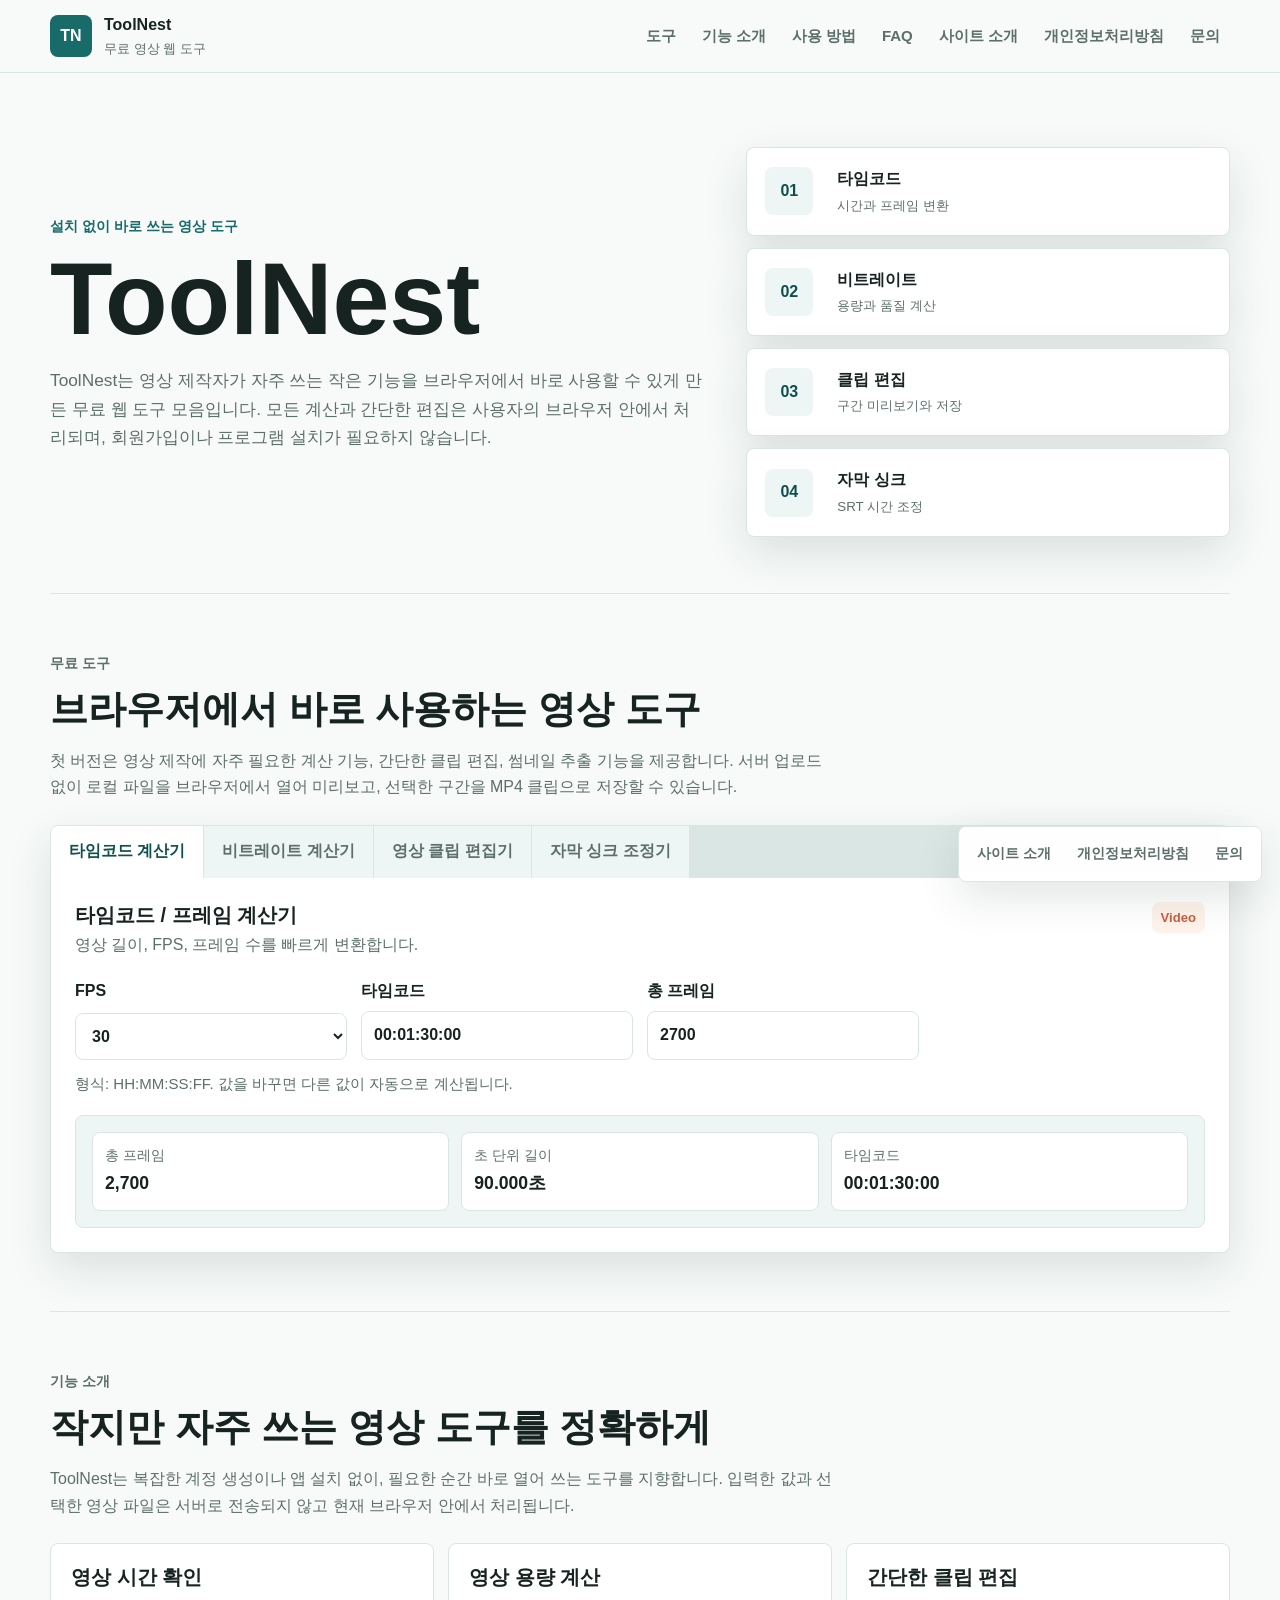
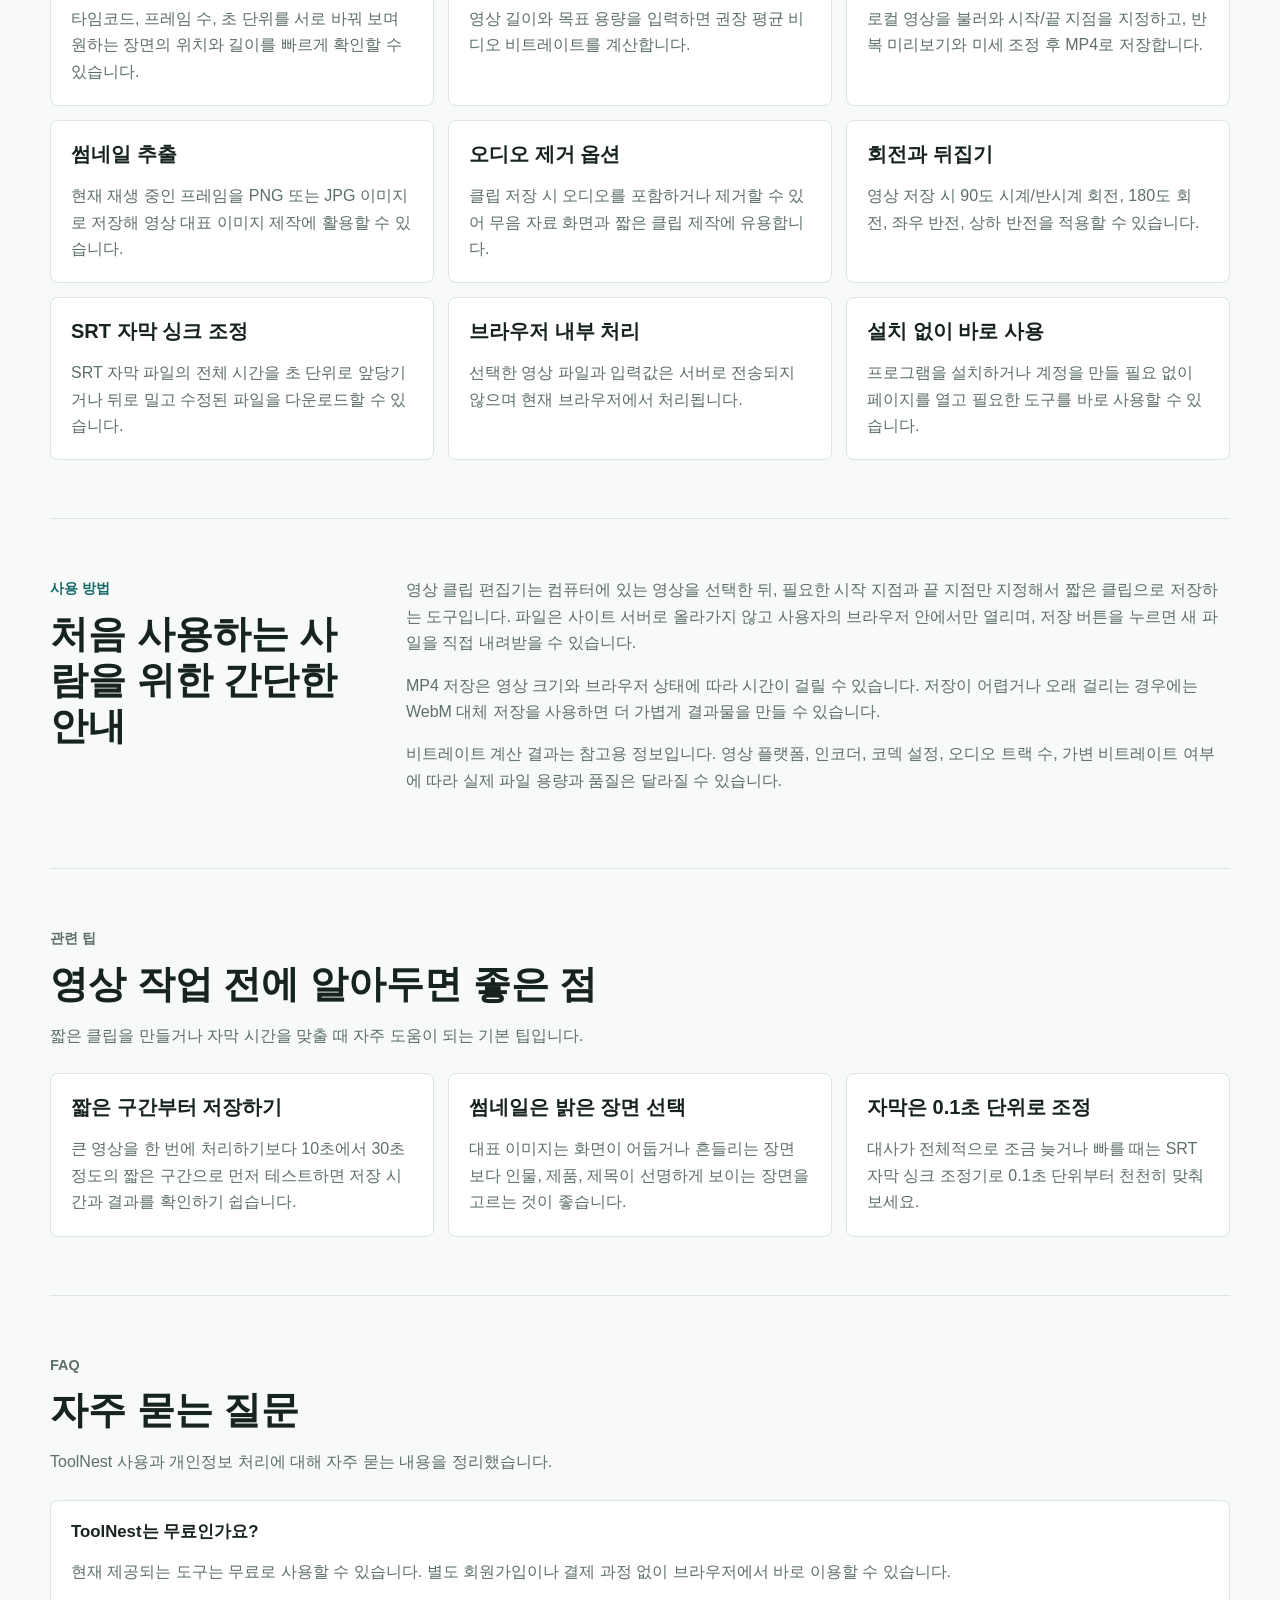
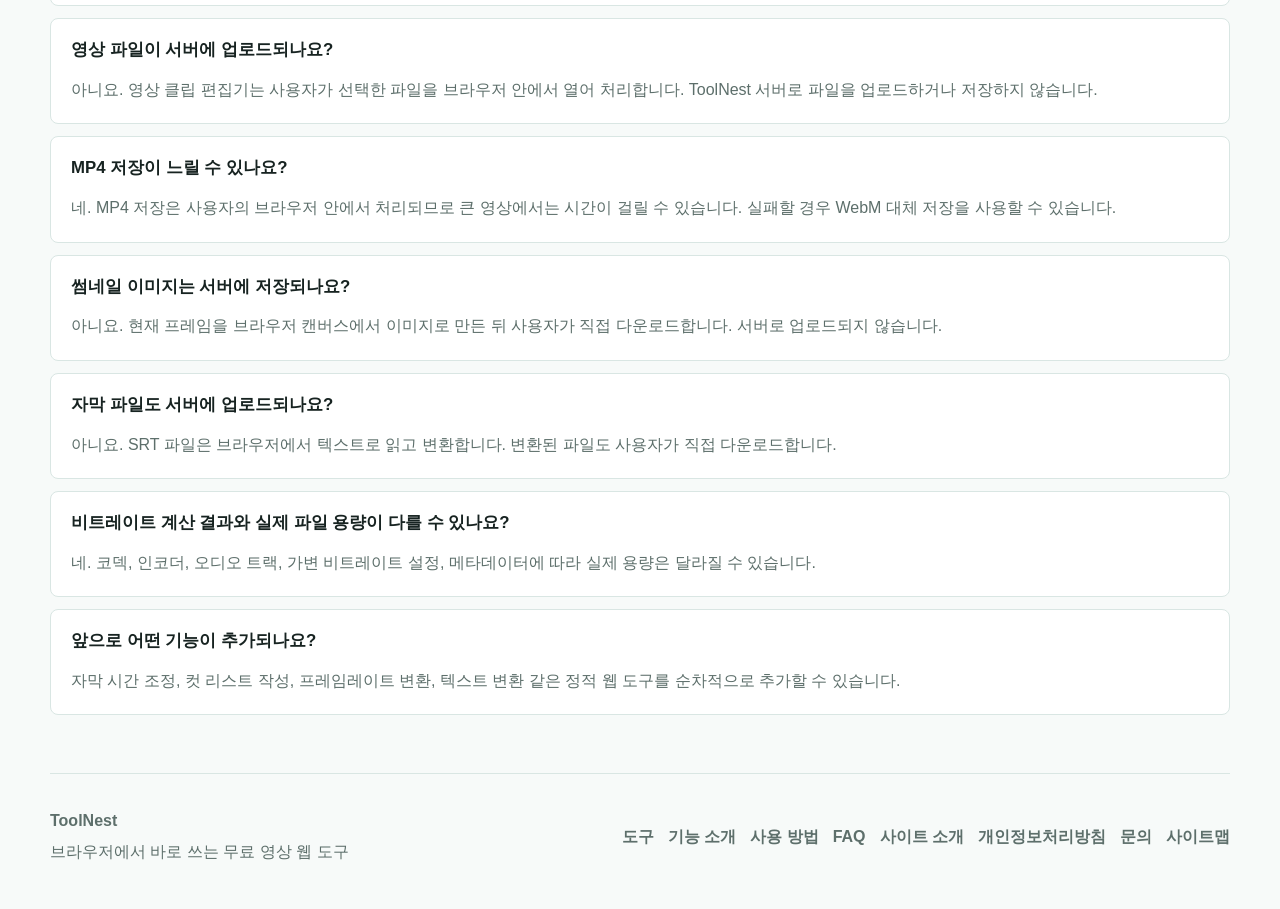
==== index.html @ cfc3f8ef "Add ToolNest static site" ====
<!doctype html>
<html lang="ko">
  <head>
    <meta charset="utf-8">
    <meta name="viewport" content="width=device-width, initial-scale=1">
    <title>ToolNest - 브라우저에서 바로 쓰는 무료 영상 도구</title>
    <meta name="description" content="ToolNest는 타임코드 계산기, 영상 비트레이트 계산기, 간단한 영상 클립 편집기, SRT 자막 싱크 조정기를 제공하는 무료 웹 도구 모음입니다. 설치나 회원가입 없이 브라우저에서 바로 사용할 수 있습니다.">
    <meta name="keywords" content="무료 영상 도구, ToolNest, 영상 편집, 브라우저 영상 편집, 영상 자르기, MP4 자르기, 썸네일 추출, 오디오 제거, SRT 자막 싱크, 자막 시간 조정, 타임코드 계산기, 비트레이트 계산기">
    <meta name="author" content="ToolNest">
    <meta name="robots" content="index, follow">
    <meta name="googlebot" content="index, follow, max-snippet:-1, max-image-preview:large, max-video-preview:-1">
    <meta name="format-detection" content="telephone=no">
    <meta name="theme-color" content="#196b69">
    <meta property="og:type" content="website">
    <meta property="og:site_name" content="ToolNest">
    <meta property="og:title" content="ToolNest - 무료 영상 웹 도구">
    <meta property="og:description" content="타임코드 계산, 비트레이트 계산, 영상 클립 편집, SRT 자막 싱크 조정을 브라우저에서 바로 사용하세요.">
    <meta property="og:url" content="https://toolnest.pages.dev/">
    <meta property="og:image" content="https://toolnest.pages.dev/assets/img/toolnest-og.svg">
    <meta property="og:image:alt" content="ToolNest 무료 영상 웹 도구 미리보기 이미지">
    <meta property="og:locale" content="ko_KR">
    <meta name="twitter:card" content="summary_large_image">
    <meta name="twitter:title" content="ToolNest - 무료 영상 웹 도구">
    <meta name="twitter:description" content="설치 없이 바로 쓰는 타임코드 계산기, 비트레이트 계산기, 영상 클립 편집기, 자막 싱크 조정기.">
    <meta name="twitter:image" content="https://toolnest.pages.dev/assets/img/toolnest-og.svg">
    <meta name="twitter:image:alt" content="ToolNest 무료 영상 웹 도구 미리보기 이미지">
    <link rel="canonical" href="https://toolnest.pages.dev/">
    <link rel="icon" href="assets/img/favicon.svg" type="image/svg+xml">
    <link rel="manifest" href="site.webmanifest">
    <link rel="stylesheet" href="assets/css/styles.css">
    <script type="application/ld+json">
      {
        "@context": "https://schema.org",
        "@graph": [
          {
            "@type": "WebSite",
            "@id": "https://toolnest.pages.dev/#website",
            "url": "https://toolnest.pages.dev/",
            "name": "ToolNest",
            "inLanguage": "ko-KR",
            "description": "브라우저에서 바로 쓰는 무료 영상 웹 도구 모음"
          },
          {
            "@type": "WebApplication",
            "@id": "https://toolnest.pages.dev/#app",
            "url": "https://toolnest.pages.dev/",
            "name": "ToolNest",
            "applicationCategory": "MultimediaApplication",
            "operatingSystem": "Any",
            "browserRequirements": "Requires JavaScript and a modern browser.",
            "inLanguage": "ko-KR",
            "description": "ToolNest는 브라우저에서 바로 쓰는 무료 영상 웹 도구입니다. 영상 타임코드 계산, 비트레이트 계산, 간단한 클립 편집, SRT 자막 싱크 조정 기능을 제공합니다.",
            "offers": {
              "@type": "Offer",
              "price": "0",
              "priceCurrency": "KRW"
            },
            "featureList": [
              "타임코드와 프레임 변환",
              "영상 용량과 비트레이트 계산",
              "영상 클립 자르기와 썸네일 추출",
              "SRT 자막 싱크 조정"
            ]
          },
          {
            "@type": "FAQPage",
            "@id": "https://toolnest.pages.dev/#faq-schema",
            "mainEntity": [
              {
                "@type": "Question",
                "name": "ToolNest는 무료인가요?",
                "acceptedAnswer": {
                  "@type": "Answer",
                  "text": "현재 제공되는 도구는 무료로 사용할 수 있으며 별도 회원가입이나 결제 과정 없이 브라우저에서 바로 이용할 수 있습니다."
                }
              },
              {
                "@type": "Question",
                "name": "영상 파일이 서버에 업로드되나요?",
                "acceptedAnswer": {
                  "@type": "Answer",
                  "text": "아니요. 영상 클립 편집기는 사용자가 선택한 파일을 브라우저 안에서 열어 처리하며 ToolNest 서버로 파일을 업로드하거나 저장하지 않습니다."
                }
              },
              {
                "@type": "Question",
                "name": "MP4 저장이 느릴 수 있나요?",
                "acceptedAnswer": {
                  "@type": "Answer",
                  "text": "네. MP4 저장은 사용자의 브라우저 안에서 처리되므로 큰 영상에서는 시간이 걸릴 수 있으며 실패할 경우 WebM 대체 저장을 사용할 수 있습니다."
                }
              }
            ]
          }
        ]
      }
    </script>
  </head>
  <body>
    <header class="site-header">
      <nav class="nav" aria-label="주요 메뉴">
        <a class="brand" href="#top" aria-label="ToolNest 홈">
          <span class="brand-mark" aria-hidden="true">TN</span>
          <span>
            <strong>ToolNest</strong>
            <small>무료 영상 웹 도구</small>
          </span>
        </a>
        <div class="nav-links">
          <a href="#tools">도구</a>
          <a href="#features">기능 소개</a>
          <a href="#guide">사용 방법</a>
          <a href="#faq">FAQ</a>
          <a href="about.html">사이트 소개</a>
          <a href="privacy.html">개인정보처리방침</a>
          <a href="contact.html">문의</a>
        </div>
      </nav>
    </header>

    <main id="top">
      <section class="hero" aria-labelledby="hero-title">
        <div class="hero-copy">
          <p class="eyebrow">설치 없이 바로 쓰는 영상 도구</p>
          <h1 id="hero-title">ToolNest</h1>
          <p class="hero-text">
            ToolNest는 영상 제작자가 자주 쓰는 작은 기능을 브라우저에서 바로 사용할 수 있게 만든 무료 웹 도구 모음입니다.
            모든 계산과 간단한 편집은 사용자의 브라우저 안에서 처리되며, 회원가입이나 프로그램 설치가 필요하지 않습니다.
          </p>
        </div>
        <div class="hero-panel" aria-label="ToolNest 제공 도구 요약">
          <div class="metric">
            <span>01</span>
            <strong>타임코드</strong>
            <small>시간과 프레임 변환</small>
          </div>
          <div class="metric">
            <span>02</span>
            <strong>비트레이트</strong>
            <small>용량과 품질 계산</small>
          </div>
          <div class="metric">
            <span>03</span>
            <strong>클립 편집</strong>
            <small>구간 미리보기와 저장</small>
          </div>
          <div class="metric">
            <span>04</span>
            <strong>자막 싱크</strong>
            <small>SRT 시간 조정</small>
          </div>
        </div>
      </section>

      <section id="tools" class="section tools-section" aria-labelledby="tools-title">
        <div class="section-head">
          <p class="eyebrow">무료 도구</p>
          <h2 id="tools-title">브라우저에서 바로 사용하는 영상 도구</h2>
          <p>
            첫 버전은 영상 제작에 자주 필요한 계산 기능, 간단한 클립 편집, 썸네일 추출 기능을 제공합니다.
            서버 업로드 없이 로컬 파일을 브라우저에서 열어 미리보고, 선택한 구간을 MP4 클립으로 저장할 수 있습니다.
          </p>
        </div>

        <div class="tool-shell">
          <div class="tool-tabs" role="tablist" aria-label="도구 선택">
            <button class="tool-tab is-active" type="button" role="tab" aria-selected="true" aria-controls="tool-timecode" data-tool-target="timecode">타임코드 계산기</button>
            <button class="tool-tab" type="button" role="tab" aria-selected="false" aria-controls="tool-bitrate" data-tool-target="bitrate">비트레이트 계산기</button>
            <button class="tool-tab" type="button" role="tab" aria-selected="false" aria-controls="tool-editor" data-tool-target="editor">영상 클립 편집기</button>
            <button class="tool-tab" type="button" role="tab" aria-selected="false" aria-controls="tool-subtitle" data-tool-target="subtitle">자막 싱크 조정기</button>
          </div>

          <article id="tool-timecode" class="tool-panel is-active" role="tabpanel" data-tool-panel="timecode">
            <div class="tool-header">
              <div>
                <h3>타임코드 / 프레임 계산기</h3>
                <p>영상 길이, FPS, 프레임 수를 빠르게 변환합니다.</p>
              </div>
              <span class="tool-badge">Video</span>
            </div>
            <div class="form-grid">
              <label>
                FPS
                <select id="tc-fps">
                  <option value="23.976">23.976</option>
                  <option value="24">24</option>
                  <option value="25">25</option>
                  <option value="29.97">29.97</option>
                  <option value="30" selected>30</option>
                  <option value="50">50</option>
                  <option value="59.94">59.94</option>
                  <option value="60">60</option>
                </select>
              </label>
              <label>
                타임코드
                <input id="tc-timecode" type="text" inputmode="numeric" value="00:01:30:00" aria-describedby="tc-help">
              </label>
              <label>
                총 프레임
                <input id="tc-frames" type="number" min="0" step="1" value="2700">
              </label>
            </div>
            <p id="tc-help" class="field-help">형식: HH:MM:SS:FF. 값을 바꾸면 다른 값이 자동으로 계산됩니다.</p>
            <div id="tc-result" class="result-box" aria-live="polite"></div>
          </article>

          <article id="tool-bitrate" class="tool-panel" role="tabpanel" hidden data-tool-panel="bitrate">
            <div class="tool-header">
              <div>
                <h3>영상 용량 / 비트레이트 계산기</h3>
                <p>목표 용량에 맞는 평균 비트레이트를 계산합니다.</p>
              </div>
              <span class="tool-badge">Calculator</span>
            </div>
            <div class="form-grid">
              <label>
                영상 길이
                <input id="br-duration" type="text" inputmode="numeric" value="00:10:00" aria-describedby="br-help">
              </label>
              <label>
                목표 용량
                <input id="br-size" type="number" min="1" step="1" value="500">
              </label>
              <label>
                용량 단위
                <select id="br-unit">
                  <option value="MB" selected>MB</option>
                  <option value="GB">GB</option>
                </select>
              </label>
              <label>
                오디오 비트레이트
                <select id="br-audio">
                  <option value="96">96 kbps</option>
                  <option value="128" selected>128 kbps</option>
                  <option value="192">192 kbps</option>
                  <option value="256">256 kbps</option>
                  <option value="320">320 kbps</option>
                </select>
              </label>
            </div>
            <p id="br-help" class="field-help">영상 길이는 HH:MM:SS 또는 MM:SS 형식으로 입력할 수 있습니다.</p>
            <div id="br-result" class="result-box" aria-live="polite"></div>
          </article>

          <article id="tool-editor" class="tool-panel" role="tabpanel" hidden data-tool-panel="editor">
            <div class="tool-header">
              <div>
                <h3>영상 클립 편집기</h3>
                <p>로컬 영상을 불러와 시작/끝 지점을 지정하고, 썸네일을 추출하거나 MP4 파일로 저장합니다.</p>
              </div>
              <span class="tool-badge">Editor</span>
            </div>

            <div class="editor-layout">
              <div class="editor-preview">
                <video id="ed-video" class="editor-video" controls playsinline></video>
                <p id="ed-empty" class="field-help">편집할 영상을 선택해 주세요. 파일은 서버로 업로드되지 않습니다.</p>
                <div class="editor-readout" aria-live="polite">
                  <span>현재 <strong id="ed-current">00:00.0</strong></span>
                  <span>전체 <strong id="ed-duration">00:00.0</strong></span>
                  <span>선택 <strong id="ed-selected">00:00.0</strong></span>
                </div>

                <section class="control-section save-panel">
                  <h4>3. 저장</h4>
                  <div class="form-grid compact-grid">
                    <label>
                      오디오
                      <select id="ed-audio-mode">
                        <option value="keep" selected>오디오 포함</option>
                        <option value="mute">오디오 제거</option>
                      </select>
                    </label>
                    <label>
                      회전/뒤집기
                      <select id="ed-transform-mode">
                        <option value="none" selected>변경 없음</option>
                        <option value="rotate90">90도 시계 회전</option>
                        <option value="rotate180">180도 회전</option>
                        <option value="rotate270">90도 반시계 회전</option>
                        <option value="flipH">좌우 반전</option>
                        <option value="flipV">상하 반전</option>
                      </select>
                    </label>
                    <label>
                      썸네일
                      <select id="ed-thumb-format">
                        <option value="png" selected>PNG</option>
                        <option value="jpg">JPG</option>
                      </select>
                    </label>
                  </div>
                  <div class="quick-actions save-actions">
                    <button id="ed-thumbnail" class="secondary-button" type="button">썸네일 저장</button>
                    <button id="ed-export-mp4" class="primary-button" type="button">MP4 저장</button>
                    <button id="ed-export-webm" class="secondary-button" type="button">WebM 대체</button>
                  </div>
                  <div class="export-progress" aria-label="저장 진행률">
                    <div id="ed-progress-bar"></div>
                  </div>
                </section>
              </div>

              <div class="editor-controls">
                <section class="control-section">
                  <h4>1. 파일</h4>
                  <label>
                    영상 파일
                    <input id="ed-file" type="file" accept="video/*">
                  </label>
                </section>

                <section class="control-section">
                  <h4>2. 구간 선택</h4>
                  <div class="form-grid compact-grid">
                    <label>
                      시작 시간(초)
                      <input id="ed-start" type="number" min="0" step="0.1" value="0">
                    </label>
                    <label>
                      끝 시간(초)
                      <input id="ed-end" type="number" min="0" step="0.1" value="0">
                    </label>
                  </div>

                  <div class="range-row">
                    <label>
                      시작 위치
                      <input id="ed-start-range" type="range" min="0" max="0" step="0.1" value="0">
                    </label>
                    <label>
                      끝 위치
                      <input id="ed-end-range" type="range" min="0" max="0" step="0.1" value="0">
                    </label>
                  </div>

                  <div class="quick-actions">
                    <button id="ed-mark-start" class="secondary-button" type="button">현재 위치를 시작</button>
                    <button id="ed-mark-end" class="secondary-button" type="button">현재 위치를 끝</button>
                    <button id="ed-preview" class="secondary-button" type="button">미리보기</button>
                    <button id="ed-loop" class="secondary-button" type="button" aria-pressed="false">반복 꺼짐</button>
                  </div>
                </section>

                <details class="control-section compact-details">
                  <summary>미세 조정</summary>
                  <div class="nudge-panel" aria-label="구간 미세 조정">
                    <div>
                      <span>시작</span>
                      <button class="tiny-button" type="button" data-ed-nudge="start" data-ed-delta="-1">-1s</button>
                      <button class="tiny-button" type="button" data-ed-nudge="start" data-ed-delta="-0.1">-0.1s</button>
                      <button class="tiny-button" type="button" data-ed-nudge="start" data-ed-delta="0.1">+0.1s</button>
                      <button class="tiny-button" type="button" data-ed-nudge="start" data-ed-delta="1">+1s</button>
                    </div>
                    <div>
                      <span>끝</span>
                      <button class="tiny-button" type="button" data-ed-nudge="end" data-ed-delta="-1">-1s</button>
                      <button class="tiny-button" type="button" data-ed-nudge="end" data-ed-delta="-0.1">-0.1s</button>
                      <button class="tiny-button" type="button" data-ed-nudge="end" data-ed-delta="0.1">+0.1s</button>
                      <button class="tiny-button" type="button" data-ed-nudge="end" data-ed-delta="1">+1s</button>
                    </div>
                  </div>
                </details>

                <div id="ed-result" class="result-box" aria-live="polite"></div>
              </div>
            </div>
          </article>

          <article id="tool-subtitle" class="tool-panel" role="tabpanel" hidden data-tool-panel="subtitle">
            <div class="tool-header">
              <div>
                <h3>SRT 자막 싱크 조정기</h3>
                <p>SRT 자막 파일의 전체 시간을 앞이나 뒤로 이동하고 수정된 파일을 다운로드합니다.</p>
              </div>
              <span class="tool-badge">Subtitle</span>
            </div>

            <div class="subtitle-layout">
              <section class="control-section">
                <h4>1. 자막 파일</h4>
                <label>
                  SRT 파일
                  <input id="sub-file" type="file" accept=".srt,text/plain">
                </label>
                <p id="sub-file-info" class="field-help">UTF-8 형식의 .srt 파일을 선택해 주세요.</p>
              </section>

              <section class="control-section">
                <h4>2. 시간 이동</h4>
                <div class="form-grid compact-grid">
                  <label>
                    이동 시간(초)
                    <input id="sub-offset" type="number" step="0.1" value="1.0">
                  </label>
                  <label>
                    방향
                    <select id="sub-direction">
                      <option value="delay" selected>뒤로 밀기 (+)</option>
                      <option value="advance">앞으로 당기기 (-)</option>
                    </select>
                  </label>
                </div>
                <div class="quick-actions">
                  <button id="sub-apply" class="primary-button" type="button">싱크 조정</button>
                  <button id="sub-download" class="secondary-button" type="button">SRT 다운로드</button>
                </div>
              </section>

              <section class="control-section subtitle-preview">
                <h4>3. 미리보기</h4>
                <div class="preview-columns">
                  <label>
                    원본
                    <textarea id="sub-original" readonly></textarea>
                  </label>
                  <label>
                    변환 결과
                    <textarea id="sub-output" readonly></textarea>
                  </label>
                </div>
                <div id="sub-result" class="result-box" aria-live="polite"></div>
              </section>
            </div>
          </article>
        </div>
      </section>

      <section id="features" class="section" aria-labelledby="features-title">
        <div class="section-head">
          <p class="eyebrow">기능 소개</p>
          <h2 id="features-title">작지만 자주 쓰는 영상 도구를 정확하게</h2>
          <p>
            ToolNest는 복잡한 계정 생성이나 앱 설치 없이, 필요한 순간 바로 열어 쓰는 도구를 지향합니다.
            입력한 값과 선택한 영상 파일은 서버로 전송되지 않고 현재 브라우저 안에서 처리됩니다.
          </p>
        </div>
        <div id="feature-list" class="info-grid"></div>
      </section>

      <section id="guide" class="section split-section" aria-labelledby="guide-title">
        <div>
          <p class="eyebrow">사용 방법</p>
          <h2 id="guide-title">처음 사용하는 사람을 위한 간단한 안내</h2>
        </div>
        <div class="prose">
          <p>
            영상 클립 편집기는 컴퓨터에 있는 영상을 선택한 뒤, 필요한 시작 지점과 끝 지점만 지정해서 짧은 클립으로 저장하는 도구입니다.
            파일은 사이트 서버로 올라가지 않고 사용자의 브라우저 안에서만 열리며, 저장 버튼을 누르면 새 파일을 직접 내려받을 수 있습니다.
          </p>
          <p>
            MP4 저장은 영상 크기와 브라우저 상태에 따라 시간이 걸릴 수 있습니다.
            저장이 어렵거나 오래 걸리는 경우에는 WebM 대체 저장을 사용하면 더 가볍게 결과물을 만들 수 있습니다.
          </p>
          <p>
            비트레이트 계산 결과는 참고용 정보입니다. 영상 플랫폼, 인코더, 코덱 설정, 오디오 트랙 수,
            가변 비트레이트 여부에 따라 실제 파일 용량과 품질은 달라질 수 있습니다.
          </p>
        </div>
      </section>

      <section id="tips" class="section" aria-labelledby="tips-title">
        <div class="section-head">
          <p class="eyebrow">관련 팁</p>
          <h2 id="tips-title">영상 작업 전에 알아두면 좋은 점</h2>
          <p>짧은 클립을 만들거나 자막 시간을 맞출 때 자주 도움이 되는 기본 팁입니다.</p>
        </div>
        <div class="info-grid">
          <article class="info-card">
            <h3>짧은 구간부터 저장하기</h3>
            <p>큰 영상을 한 번에 처리하기보다 10초에서 30초 정도의 짧은 구간으로 먼저 테스트하면 저장 시간과 결과를 확인하기 쉽습니다.</p>
          </article>
          <article class="info-card">
            <h3>썸네일은 밝은 장면 선택</h3>
            <p>대표 이미지는 화면이 어둡거나 흔들리는 장면보다 인물, 제품, 제목이 선명하게 보이는 장면을 고르는 것이 좋습니다.</p>
          </article>
          <article class="info-card">
            <h3>자막은 0.1초 단위로 조정</h3>
            <p>대사가 전체적으로 조금 늦거나 빠를 때는 SRT 자막 싱크 조정기로 0.1초 단위부터 천천히 맞춰보세요.</p>
          </article>
        </div>
      </section>

      <section id="faq" class="section" aria-labelledby="faq-title">
        <div class="section-head">
          <p class="eyebrow">FAQ</p>
          <h2 id="faq-title">자주 묻는 질문</h2>
          <p>ToolNest 사용과 개인정보 처리에 대해 자주 묻는 내용을 정리했습니다.</p>
        </div>
        <div id="faq-list" class="faq-list"></div>
      </section>
    </main>

    <aside class="floating-links" aria-label="사이트 안내 바로가기">
      <a href="about.html">사이트 소개</a>
      <a href="privacy.html">개인정보처리방침</a>
      <a href="contact.html">문의</a>
    </aside>

    <footer class="site-footer">
      <div>
        <strong>ToolNest</strong>
        <p>브라우저에서 바로 쓰는 무료 영상 웹 도구</p>
      </div>
      <div class="footer-links">
        <a href="#tools">도구</a>
        <a href="#features">기능 소개</a>
        <a href="#guide">사용 방법</a>
        <a href="#faq">FAQ</a>
        <a href="about.html">사이트 소개</a>
        <a href="privacy.html">개인정보처리방침</a>
        <a href="contact.html">문의</a>
        <a href="sitemap.xml">사이트맵</a>
      </div>
    </footer>

    <script src="assets/js/data/content.js"></script>
    <script src="assets/js/tools/timecode.js"></script>
    <script src="assets/js/tools/bitrate.js"></script>
    <script src="assets/vendor/ffmpeg/ffmpeg.js"></script>
    <script src="assets/vendor/ffmpeg/ffmpeg-util.js"></script>
    <script src="assets/js/tools/editor.js"></script>
    <script src="assets/js/tools/subtitle.js"></script>
    <script src="assets/js/app.js"></script>
  </body>
</html>
---- assets/css/styles.css ----
:root {
  --bg: #f7faf9;
  --surface: #ffffff;
  --surface-strong: #eef6f5;
  --text: #172321;
  --muted: #5d6f6b;
  --line: #d9e6e3;
  --primary: #196b69;
  --primary-dark: #0f4f4e;
  --accent: #c95f3f;
  --gold: #b8860b;
  --green: #2f7d4f;
  --shadow: 0 16px 44px rgba(21, 47, 43, 0.12);
  --radius: 8px;
}

* {
  box-sizing: border-box;
}

html {
  scroll-behavior: smooth;
}

body {
  margin: 0;
  background: var(--bg);
  color: var(--text);
  font-family: Arial, "Noto Sans KR", "Malgun Gothic", sans-serif;
  line-height: 1.65;
}

a {
  color: inherit;
  text-decoration: none;
}

button,
input,
select {
  font: inherit;
}

.site-header {
  position: sticky;
  top: 0;
  z-index: 20;
  background: rgba(247, 250, 249, 0.94);
  border-bottom: 1px solid var(--line);
  backdrop-filter: blur(12px);
}

.nav {
  width: min(1180px, calc(100% - 32px));
  min-height: 72px;
  margin: 0 auto;
  display: flex;
  align-items: center;
  justify-content: space-between;
  gap: 24px;
}

.brand {
  display: inline-flex;
  align-items: center;
  gap: 12px;
  min-width: 168px;
}

.brand-mark {
  width: 42px;
  height: 42px;
  display: grid;
  place-items: center;
  border-radius: var(--radius);
  background: var(--primary);
  color: #fff;
  font-weight: 800;
}

.brand strong,
.brand small {
  display: block;
}

.brand small {
  color: var(--muted);
  font-size: 0.82rem;
}

.nav-links {
  display: flex;
  align-items: center;
  justify-content: flex-end;
  gap: 6px;
  flex-wrap: wrap;
}

.nav-links a {
  padding: 8px 10px;
  border-radius: var(--radius);
  color: var(--muted);
  font-weight: 700;
  font-size: 0.94rem;
}

.nav-links a:hover {
  background: var(--surface-strong);
  color: var(--primary-dark);
}

.nav-links a[aria-current="page"] {
  background: var(--surface-strong);
  color: var(--primary-dark);
}

.hero,
.section,
.site-footer {
  width: min(1180px, calc(100% - 32px));
  margin: 0 auto;
}

.hero {
  min-height: 520px;
  display: grid;
  grid-template-columns: minmax(0, 1.15fr) minmax(320px, 0.85fr);
  align-items: center;
  gap: 42px;
  padding: 54px 0 36px;
}

.page-hero {
  width: min(900px, calc(100% - 32px));
  margin: 0 auto;
  padding: 72px 0 42px;
}

.page-hero h1 {
  font-size: clamp(2.4rem, 6vw, 4.6rem);
}

.page-hero p {
  max-width: 760px;
  color: var(--muted);
  font-size: 1.05rem;
}

.eyebrow {
  margin: 0 0 10px;
  color: var(--primary);
  font-weight: 800;
  font-size: 0.9rem;
}

h1,
h2,
h3,
p {
  overflow-wrap: anywhere;
}

h1 {
  margin: 0;
  font-size: clamp(3rem, 8vw, 6.8rem);
  line-height: 0.98;
}

h2 {
  margin: 0;
  font-size: clamp(1.6rem, 3vw, 2.5rem);
  line-height: 1.2;
}

h3 {
  margin: 0 0 4px;
  font-size: 1.25rem;
  line-height: 1.3;
}

h4 {
  margin: 0;
  font-size: 0.98rem;
  line-height: 1.3;
}

.hero-text,
.section-head p,
.prose p {
  color: var(--muted);
}

.hero-text {
  max-width: 720px;
  font-size: 1.08rem;
}

.hero-panel {
  display: grid;
  gap: 12px;
}

.metric {
  display: grid;
  grid-template-columns: 58px 1fr;
  gap: 2px 14px;
  align-items: center;
  padding: 18px;
  background: var(--surface);
  border: 1px solid var(--line);
  border-radius: var(--radius);
  box-shadow: var(--shadow);
}

.metric span {
  grid-row: span 2;
  width: 48px;
  height: 48px;
  display: grid;
  place-items: center;
  border-radius: var(--radius);
  background: var(--surface-strong);
  color: var(--primary-dark);
  font-weight: 800;
}

.metric small {
  color: var(--muted);
}

.section {
  padding: 58px 0;
  border-top: 1px solid var(--line);
}

.section-head {
  max-width: 790px;
  margin-bottom: 24px;
}

.tool-shell {
  background: var(--surface);
  border: 1px solid var(--line);
  border-radius: var(--radius);
  box-shadow: var(--shadow);
  overflow: hidden;
}

.tool-tabs {
  display: flex;
  gap: 1px;
  background: var(--line);
  overflow-x: auto;
}

.tool-tab {
  min-height: 52px;
  padding: 0 18px;
  border: 0;
  background: var(--surface-strong);
  color: var(--muted);
  cursor: pointer;
  font-weight: 800;
  white-space: nowrap;
}

.tool-tab.is-active {
  background: var(--surface);
  color: var(--primary-dark);
}

.tool-panel {
  padding: 24px;
}

.tool-header {
  display: flex;
  justify-content: space-between;
  gap: 16px;
  margin-bottom: 20px;
}

.tool-header p {
  margin: 0;
  color: var(--muted);
}

.tool-badge {
  align-self: start;
  padding: 5px 9px;
  border-radius: var(--radius);
  background: #fff3eb;
  color: var(--accent);
  font-size: 0.82rem;
  font-weight: 800;
}

.form-grid {
  display: grid;
  grid-template-columns: repeat(4, minmax(0, 1fr));
  gap: 14px;
}

label {
  display: grid;
  gap: 7px;
  color: var(--text);
  font-weight: 800;
}

input,
select,
textarea {
  width: 100%;
  border: 1px solid var(--line);
  border-radius: var(--radius);
  padding: 10px 12px;
  background: #fff;
  color: var(--text);
}

input,
select {
  min-height: 46px;
}

textarea {
  min-height: 260px;
  resize: vertical;
  line-height: 1.45;
}

input:focus,
select:focus,
textarea:focus,
button:focus-visible,
a:focus-visible {
  outline: 3px solid rgba(25, 107, 105, 0.22);
  outline-offset: 2px;
}

.field-help {
  margin: 12px 0 0;
  color: var(--muted);
  font-size: 0.94rem;
}

.result-box {
  margin-top: 18px;
  padding: 16px;
  border: 1px solid var(--line);
  border-radius: var(--radius);
  background: var(--surface-strong);
  color: var(--text);
}

.result-grid {
  display: grid;
  grid-template-columns: repeat(3, minmax(0, 1fr));
  gap: 12px;
}

.result-item {
  padding: 12px;
  border-radius: var(--radius);
  background: #fff;
  border: 1px solid var(--line);
}

.result-item span {
  display: block;
  color: var(--muted);
  font-size: 0.86rem;
}

.result-item strong {
  display: block;
  margin-top: 2px;
  font-size: 1.1rem;
}

.tool-actions {
  display: flex;
  align-items: center;
  gap: 14px;
  flex-wrap: wrap;
  margin-top: 18px;
}

.secondary-button {
  min-height: 42px;
  border: 1px solid var(--primary);
  border-radius: var(--radius);
  background: #fff;
  color: var(--primary-dark);
  padding: 0 14px;
  cursor: pointer;
  font-weight: 800;
  white-space: normal;
}

.secondary-button:hover {
  background: var(--surface-strong);
}

.primary-button {
  min-height: 42px;
  border: 1px solid var(--primary);
  border-radius: var(--radius);
  background: var(--primary);
  color: #fff;
  padding: 0 16px;
  cursor: pointer;
  font-weight: 800;
  white-space: normal;
}

.primary-button:hover {
  background: var(--primary-dark);
}

.primary-button:disabled {
  cursor: wait;
  opacity: 0.68;
}

.status-text {
  color: var(--green);
  font-weight: 800;
}

.editor-layout {
  display: grid;
  grid-template-columns: minmax(280px, 0.95fr) minmax(320px, 1.05fr);
  gap: 20px;
  align-items: start;
}

.editor-preview {
  min-width: 0;
}

.editor-video {
  width: 100%;
  aspect-ratio: 16 / 9;
  display: block;
  border: 1px solid var(--line);
  border-radius: var(--radius);
  background: #0c1413;
}

.editor-readout {
  display: grid;
  grid-template-columns: repeat(3, minmax(0, 1fr));
  gap: 8px;
  margin-top: 12px;
}

.editor-readout span {
  padding: 10px;
  border: 1px solid var(--line);
  border-radius: var(--radius);
  background: var(--surface-strong);
  color: var(--muted);
  font-size: 0.9rem;
}

.editor-readout strong {
  display: block;
  color: var(--text);
  font-size: 1rem;
}

.save-panel {
  margin-top: 12px;
}

.editor-controls {
  display: grid;
  gap: 10px;
}

.control-section {
  display: grid;
  gap: 10px;
  padding: 12px;
  border: 1px solid var(--line);
  border-radius: var(--radius);
  background: #fff;
}

.control-section h4,
.compact-details summary {
  color: var(--primary-dark);
  font-weight: 900;
}

.compact-details summary {
  cursor: pointer;
  list-style-position: inside;
}

.compact-grid {
  grid-template-columns: repeat(2, minmax(0, 1fr));
}

.range-row {
  display: grid;
  gap: 8px;
}

input[type="range"] {
  padding: 0;
  min-height: 30px;
}

.nudge-panel {
  display: grid;
  gap: 10px;
  padding: 0;
  border: 1px solid var(--line);
  border-radius: var(--radius);
  background: #fff;
  border: 0;
}

.nudge-panel div {
  display: flex;
  align-items: center;
  gap: 7px;
  flex-wrap: wrap;
}

.nudge-panel span {
  min-width: 38px;
  color: var(--muted);
  font-weight: 800;
  font-size: 0.9rem;
}

.quick-actions {
  display: grid;
  grid-template-columns: repeat(2, minmax(0, 1fr));
  gap: 8px;
}

.quick-actions button {
  min-height: 48px;
  height: 100%;
  display: inline-flex;
  align-items: center;
  justify-content: center;
  text-align: center;
  line-height: 1.25;
  overflow-wrap: normal;
  word-break: keep-all;
}

.save-actions {
  grid-template-columns: repeat(3, minmax(0, 1fr));
}

.subtitle-layout {
  display: grid;
  gap: 14px;
}

.preview-columns {
  display: grid;
  grid-template-columns: repeat(2, minmax(0, 1fr));
  gap: 14px;
}

.tiny-button {
  min-height: 34px;
  border: 1px solid var(--line);
  border-radius: var(--radius);
  background: #fff;
  color: var(--primary-dark);
  padding: 0 9px;
  cursor: pointer;
  font-weight: 800;
}

.tiny-button:hover {
  border-color: var(--primary);
}

.export-progress {
  height: 8px;
  overflow: hidden;
  border-radius: 999px;
  background: var(--surface-strong);
  border: 1px solid var(--line);
}

.export-progress div {
  width: 0%;
  height: 100%;
  background: var(--primary);
  transition: width 0.18s ease;
}

.info-grid {
  display: grid;
  grid-template-columns: repeat(3, minmax(0, 1fr));
  gap: 14px;
}

.info-card,
.faq-item {
  padding: 20px;
  background: var(--surface);
  border: 1px solid var(--line);
  border-radius: var(--radius);
}

.info-card p,
.faq-item p {
  margin-bottom: 0;
  color: var(--muted);
}

.split-section {
  display: grid;
  grid-template-columns: 320px minmax(0, 1fr);
  gap: 36px;
}

.prose p:first-child {
  margin-top: 0;
}

.prose h2,
.prose h3 {
  margin-top: 28px;
}

.prose ul {
  margin: 10px 0 0;
  padding-left: 20px;
  color: var(--muted);
}

.prose li + li {
  margin-top: 6px;
}

.content-page {
  width: min(900px, calc(100% - 32px));
}

.faq-list {
  display: grid;
  gap: 12px;
}

.faq-item h3 {
  font-size: 1.05rem;
}

.site-footer {
  display: flex;
  justify-content: space-between;
  gap: 24px;
  padding: 34px 0 44px;
  border-top: 1px solid var(--line);
  color: var(--muted);
}

.site-footer p {
  margin: 4px 0 0;
}

.footer-links {
  display: flex;
  gap: 14px;
  flex-wrap: wrap;
  align-items: center;
  justify-content: flex-end;
  font-weight: 800;
}

.floating-links {
  position: fixed;
  right: 18px;
  bottom: 18px;
  z-index: 30;
  display: flex;
  gap: 6px;
  padding: 8px;
  border: 1px solid var(--line);
  border-radius: var(--radius);
  background: rgba(255, 255, 255, 0.96);
  box-shadow: var(--shadow);
  backdrop-filter: blur(10px);
}

.floating-links a {
  min-height: 38px;
  display: inline-flex;
  align-items: center;
  justify-content: center;
  padding: 0 10px;
  border-radius: var(--radius);
  color: var(--muted);
  font-size: 0.9rem;
  font-weight: 800;
  word-break: keep-all;
}

.floating-links a:hover,
.floating-links a[aria-current="page"] {
  background: var(--surface-strong);
  color: var(--primary-dark);
}

@media (max-width: 900px) {
  .nav {
    align-items: flex-start;
    flex-direction: column;
    padding: 14px 0;
  }

  .nav-links {
    justify-content: flex-start;
  }

  .hero {
    grid-template-columns: 1fr;
    min-height: auto;
    padding-top: 38px;
  }

  .form-grid,
  .info-grid,
  .editor-layout,
  .preview-columns,
  .split-section {
    grid-template-columns: 1fr;
  }

  .compact-grid {
    grid-template-columns: repeat(2, minmax(0, 1fr));
  }

  .quick-actions {
    grid-template-columns: repeat(2, minmax(0, 1fr));
  }

  .save-actions {
    grid-template-columns: repeat(3, minmax(0, 1fr));
  }

  .tool-header,
  .site-footer {
    flex-direction: column;
  }

  .footer-links {
    justify-content: flex-start;
  }

  .floating-links {
    left: 12px;
    right: 12px;
    bottom: 12px;
    justify-content: center;
  }
}

@media (max-width: 560px) {
  .hero,
  .page-hero,
  .section,
  .site-footer,
  .nav {
    width: min(100% - 22px, 1180px);
  }

  .nav-links a {
    padding: 7px 8px;
    font-size: 0.9rem;
  }

  .floating-links {
    gap: 4px;
    padding: 6px;
  }

  .floating-links a {
    flex: 1;
    min-height: 36px;
    padding: 0 6px;
    font-size: 0.82rem;
  }

  .tool-panel {
    padding: 16px;
  }

  .tool-tab {
    padding: 0 14px;
    font-size: 0.92rem;
  }

  .result-grid {
    grid-template-columns: 1fr;
  }

  .editor-readout {
    grid-template-columns: 1fr;
  }

  .compact-grid {
    grid-template-columns: 1fr;
  }

  .quick-actions {
    grid-template-columns: 1fr;
  }

  .save-actions {
    grid-template-columns: 1fr;
  }
}
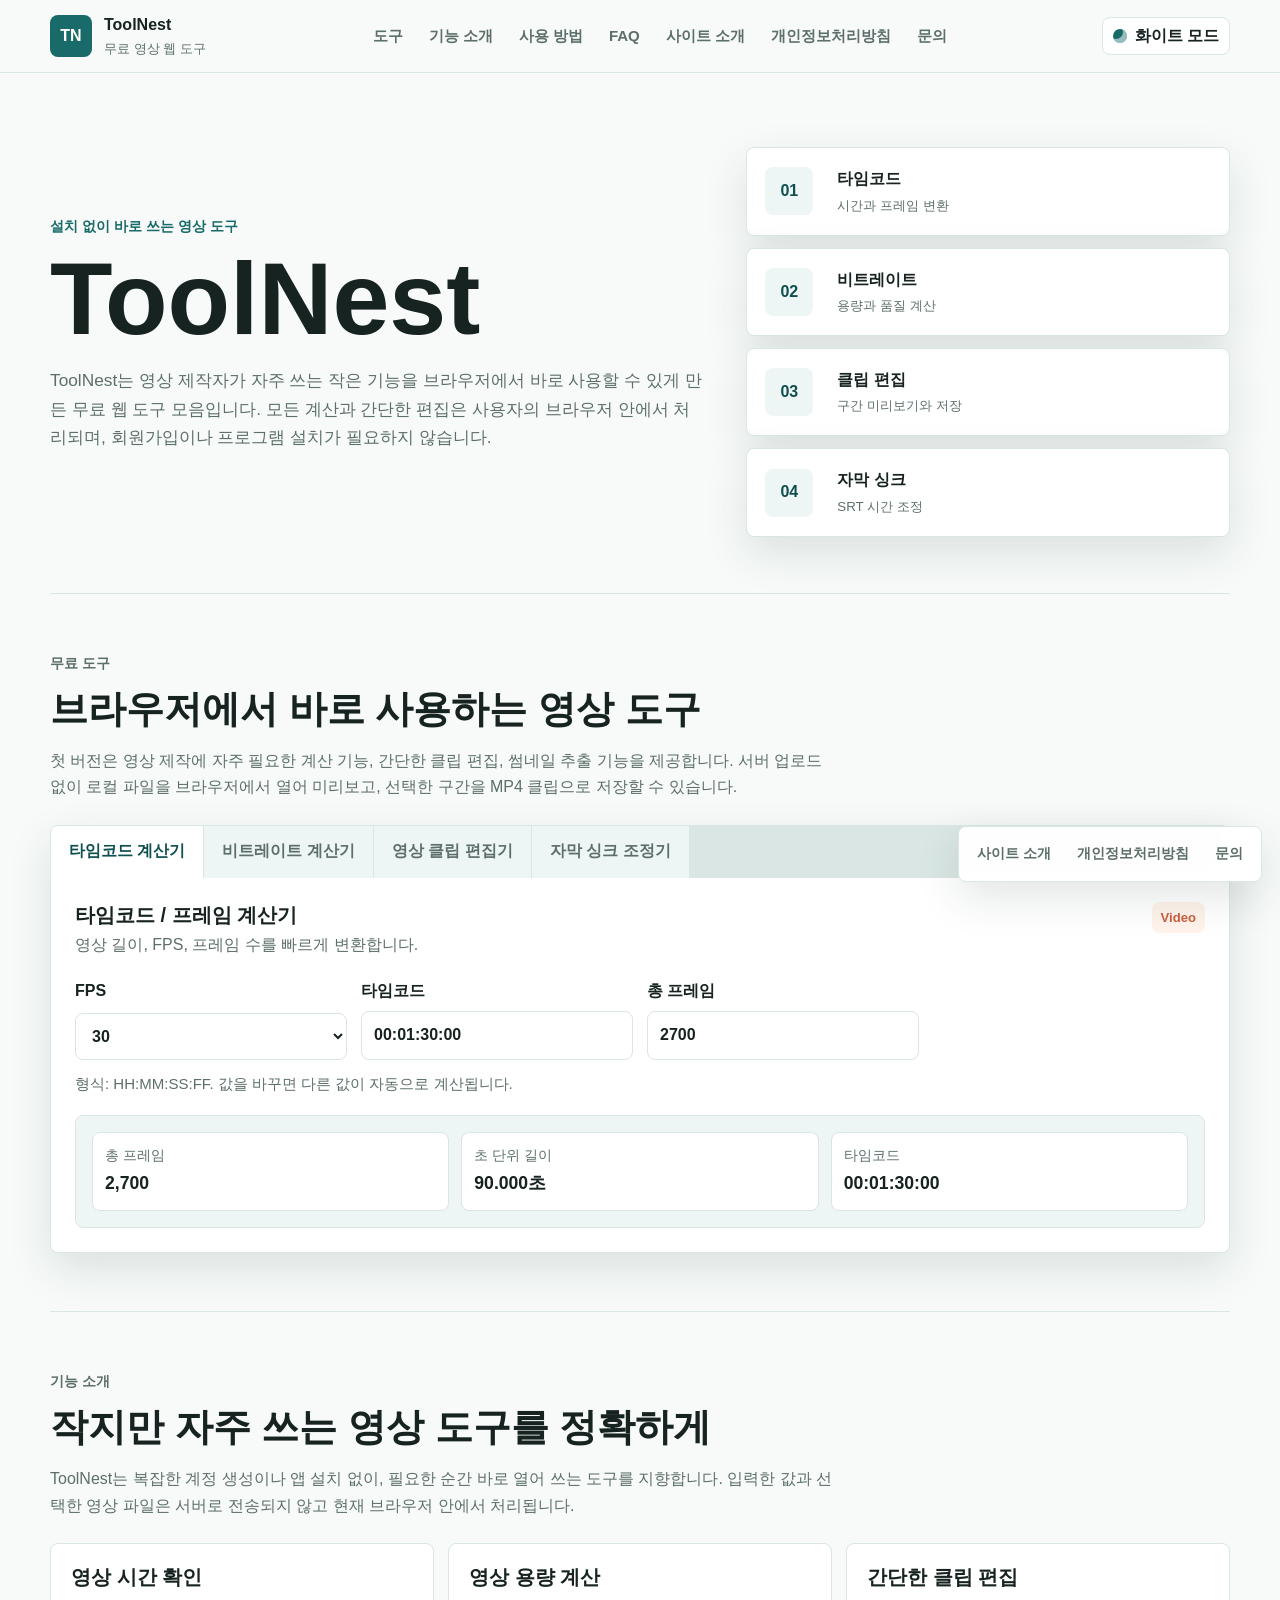
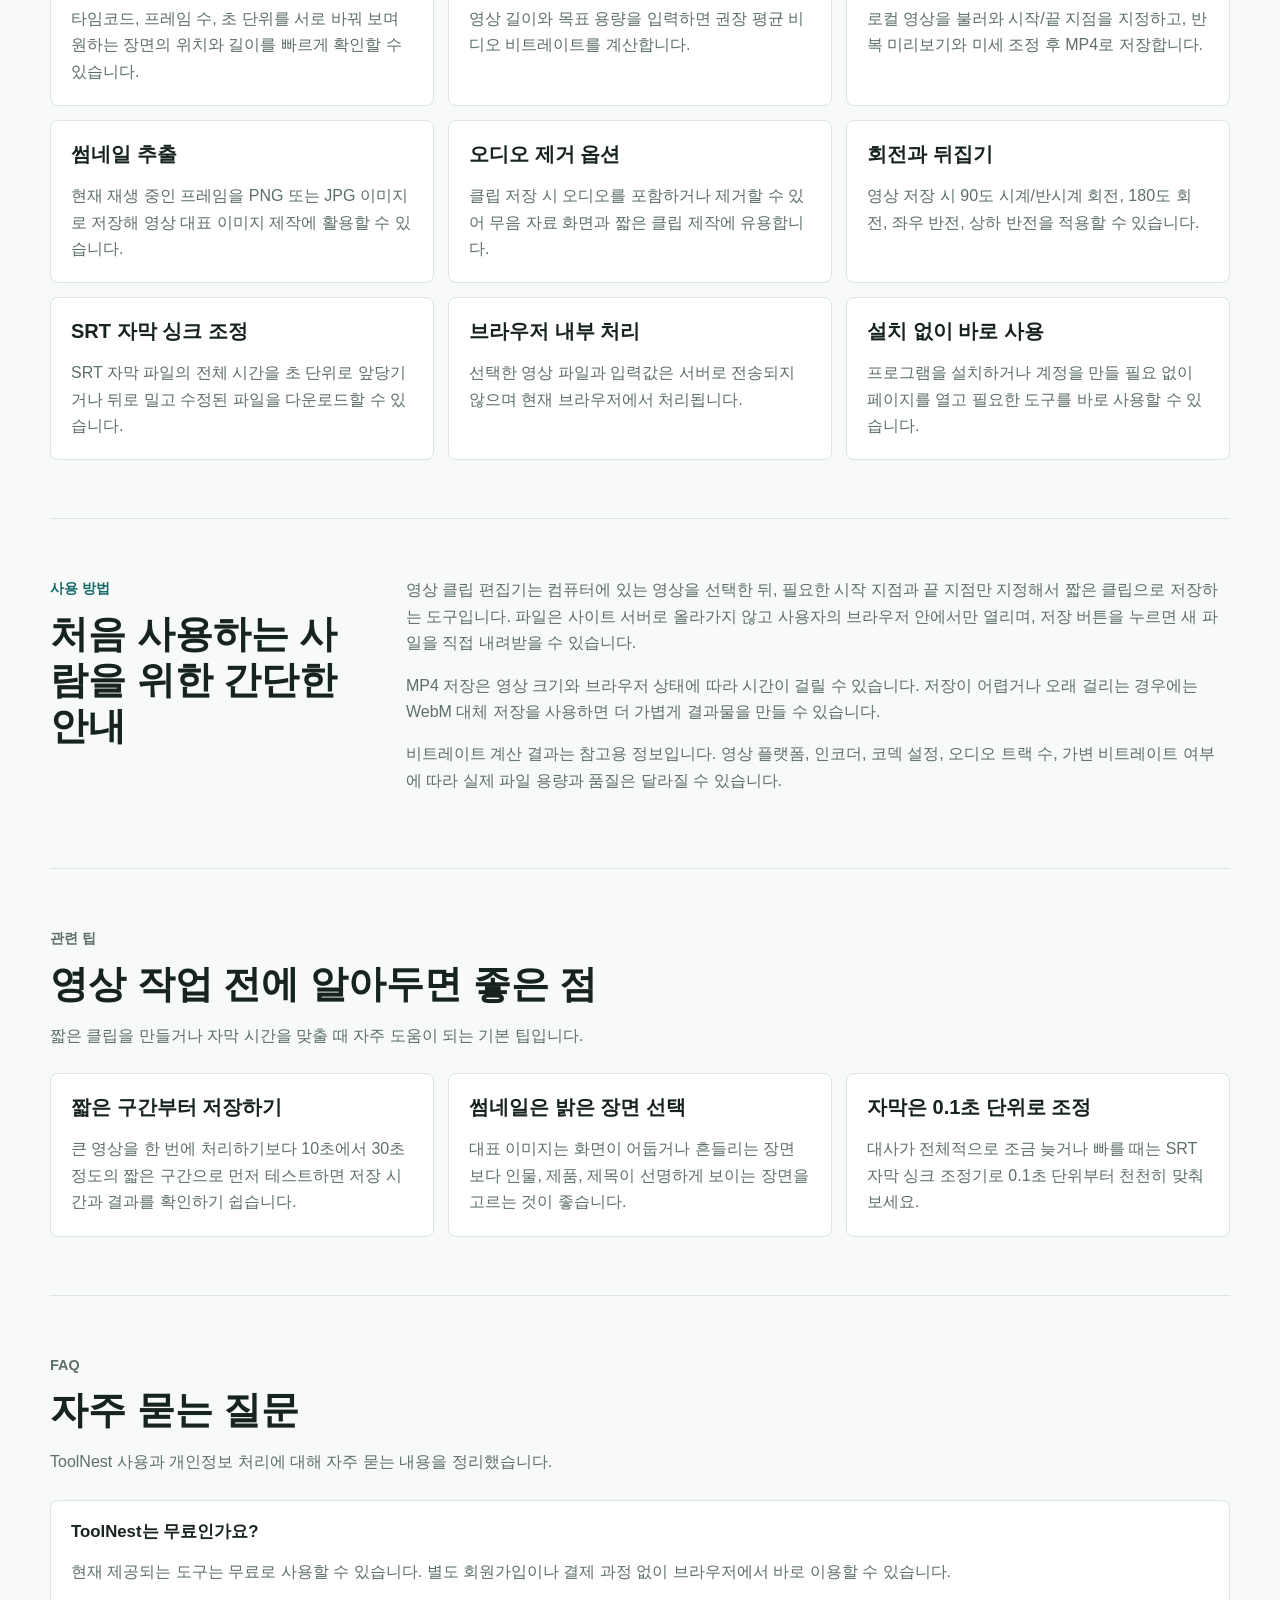
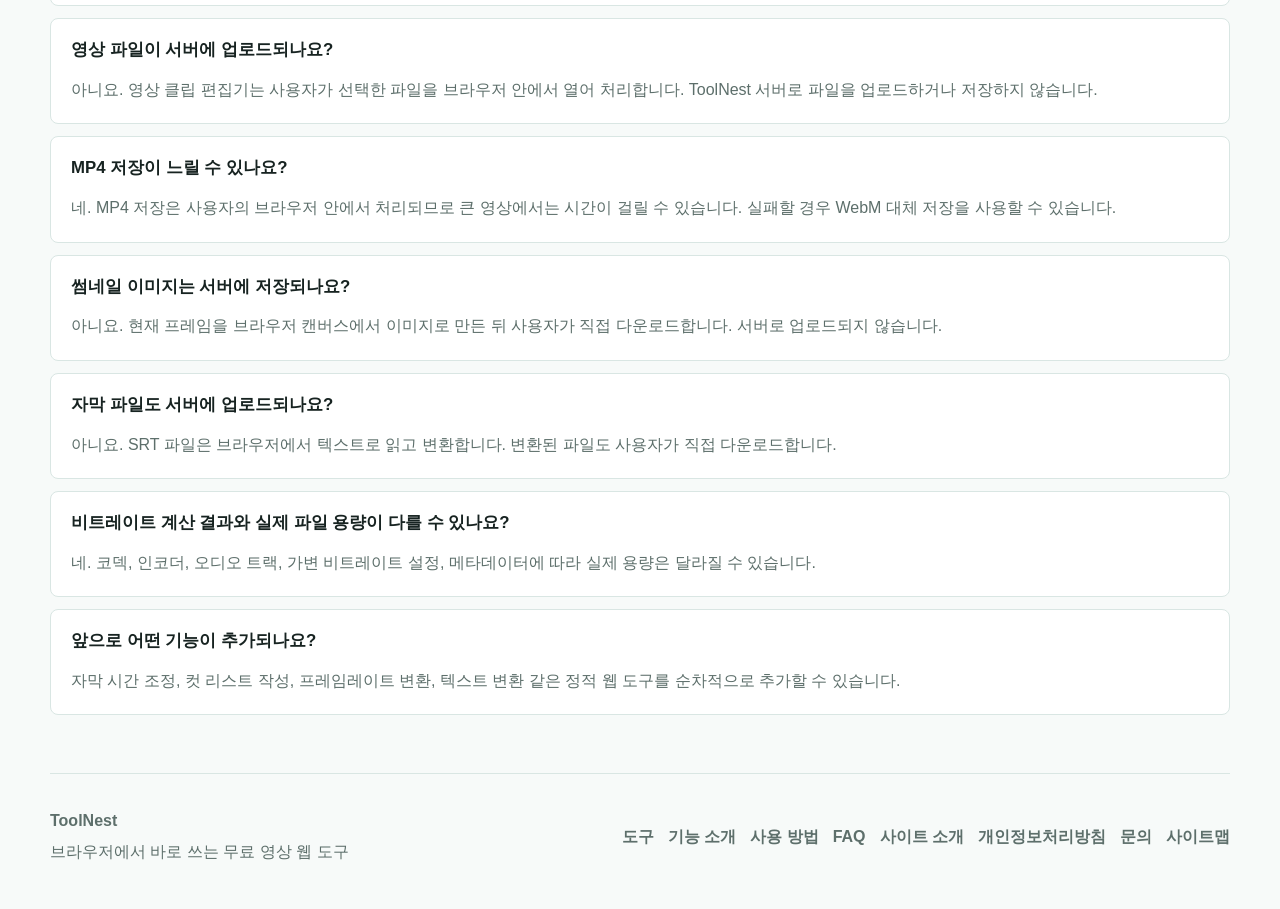
==== commit 0ac503e2: "Add light and dark theme toggle" ====
--- a/index.html
+++ b/index.html
@@ -27,6 +27,7 @@
     <link rel="canonical" href="https://toolnest.pages.dev/">
     <link rel="icon" href="assets/img/favicon.svg" type="image/svg+xml">
     <link rel="manifest" href="site.webmanifest">
+    <script src="assets/js/theme-init.js"></script>
     <link rel="stylesheet" href="assets/css/styles.css">
     <script type="application/ld+json">
       {
@@ -115,6 +116,9 @@
           <a href="privacy.html">개인정보처리방침</a>
           <a href="contact.html">문의</a>
         </div>
+        <button class="theme-toggle" type="button" data-theme-toggle aria-label="다크 모드로 전환" aria-pressed="false">
+          <span data-theme-label>화이트 모드</span>
+        </button>
       </nav>
     </header>
 
--- a/assets/css/styles.css
+++ b/assets/css/styles.css
@@ -1,4 +1,5 @@
 :root {
+  color-scheme: light;
   --bg: #f7faf9;
   --surface: #ffffff;
   --surface-strong: #eef6f5;
@@ -14,6 +15,22 @@
   --radius: 8px;
 }
 
+:root[data-theme="dark"] {
+  color-scheme: dark;
+  --bg: #111917;
+  --surface: #182522;
+  --surface-strong: #20332f;
+  --text: #edf5f2;
+  --muted: #b7c8c4;
+  --line: #314842;
+  --primary: #7fc9c3;
+  --primary-dark: #b6ebe6;
+  --accent: #f0a17f;
+  --gold: #e4c66b;
+  --green: #95d8ac;
+  --shadow: 0 16px 44px rgba(0, 0, 0, 0.34);
+}
+
 * {
   box-sizing: border-box;
 }
@@ -50,6 +67,10 @@
   backdrop-filter: blur(12px);
 }
 
+:root[data-theme="dark"] .site-header {
+  background: rgba(17, 25, 23, 0.94);
+}
+
 .nav {
   width: min(1180px, calc(100% - 32px));
   min-height: 72px;
@@ -114,6 +135,39 @@
   color: var(--primary-dark);
 }
 
+.theme-toggle {
+  min-height: 38px;
+  display: inline-flex;
+  align-items: center;
+  gap: 8px;
+  border: 1px solid var(--line);
+  border-radius: var(--radius);
+  background: var(--surface);
+  color: var(--text);
+  padding: 0 10px;
+  cursor: pointer;
+  font-weight: 800;
+  white-space: nowrap;
+}
+
+.theme-toggle::before {
+  content: "";
+  width: 14px;
+  height: 14px;
+  border-radius: 50%;
+  background: var(--primary);
+  box-shadow: inset -4px -4px 0 rgba(255, 255, 255, 0.55);
+}
+
+:root[data-theme="dark"] .theme-toggle::before {
+  box-shadow: inset 4px -4px 0 rgba(17, 25, 23, 0.95);
+}
+
+.theme-toggle:hover {
+  background: var(--surface-strong);
+  color: var(--primary-dark);
+}
+
 .hero,
 .section,
 .site-footer {
@@ -295,6 +349,10 @@
   font-weight: 800;
 }
 
+:root[data-theme="dark"] .tool-badge {
+  background: #3d2d26;
+}
+
 .form-grid {
   display: grid;
   grid-template-columns: repeat(4, minmax(0, 1fr));
@@ -315,7 +373,7 @@
   border: 1px solid var(--line);
   border-radius: var(--radius);
   padding: 10px 12px;
-  background: #fff;
+  background: var(--surface);
   color: var(--text);
 }
 
@@ -363,7 +421,7 @@
 .result-item {
   padding: 12px;
   border-radius: var(--radius);
-  background: #fff;
+  background: var(--surface);
   border: 1px solid var(--line);
 }
 
@@ -391,7 +449,7 @@
   min-height: 42px;
   border: 1px solid var(--primary);
   border-radius: var(--radius);
-  background: #fff;
+  background: var(--surface);
   color: var(--primary-dark);
   padding: 0 14px;
   cursor: pointer;
@@ -486,7 +544,7 @@
   padding: 12px;
   border: 1px solid var(--line);
   border-radius: var(--radius);
-  background: #fff;
+  background: var(--surface);
 }
 
 .control-section h4,
@@ -520,7 +578,7 @@
   padding: 0;
   border: 1px solid var(--line);
   border-radius: var(--radius);
-  background: #fff;
+  background: var(--surface);
   border: 0;
 }
 
@@ -575,7 +633,7 @@
   min-height: 34px;
   border: 1px solid var(--line);
   border-radius: var(--radius);
-  background: #fff;
+  background: var(--surface);
   color: var(--primary-dark);
   padding: 0 9px;
   cursor: pointer;
@@ -696,6 +754,10 @@
   backdrop-filter: blur(10px);
 }
 
+:root[data-theme="dark"] .floating-links {
+  background: rgba(24, 37, 34, 0.96);
+}
+
 .floating-links a {
   min-height: 38px;
   display: inline-flex;
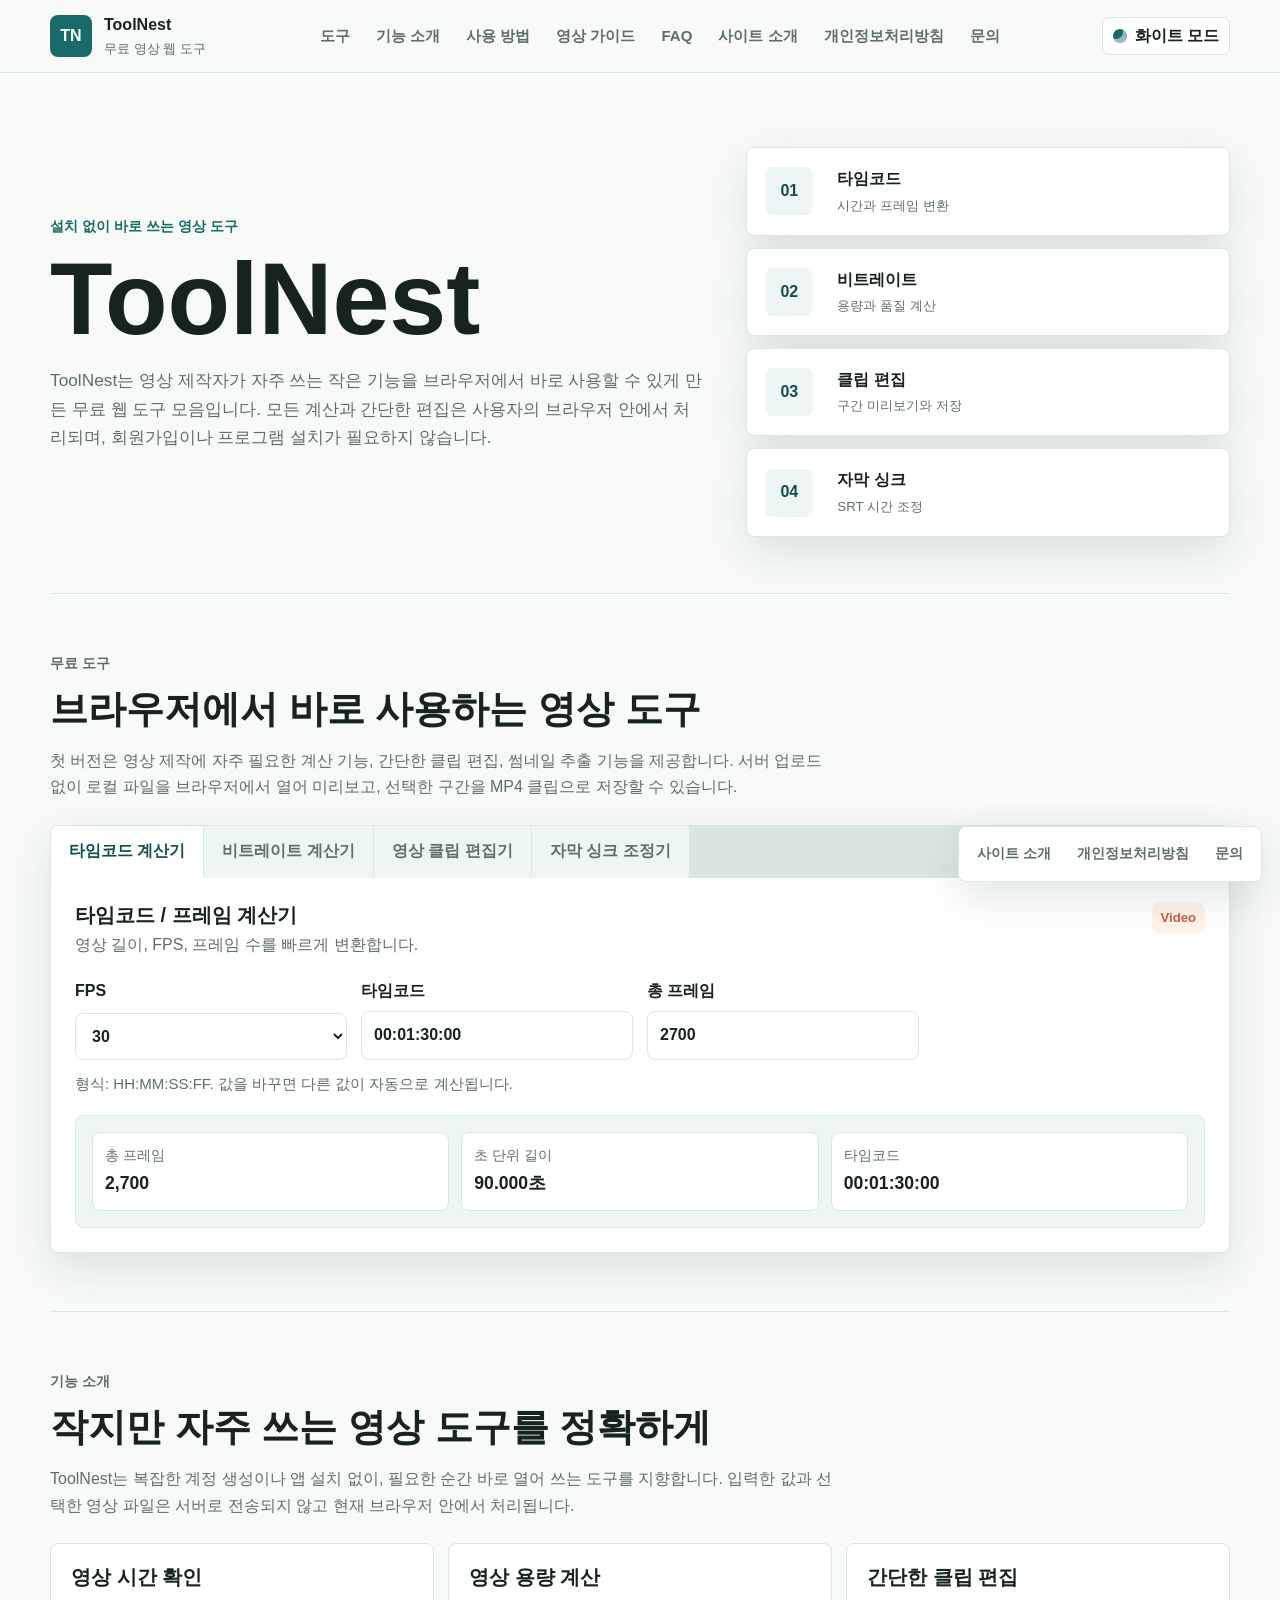
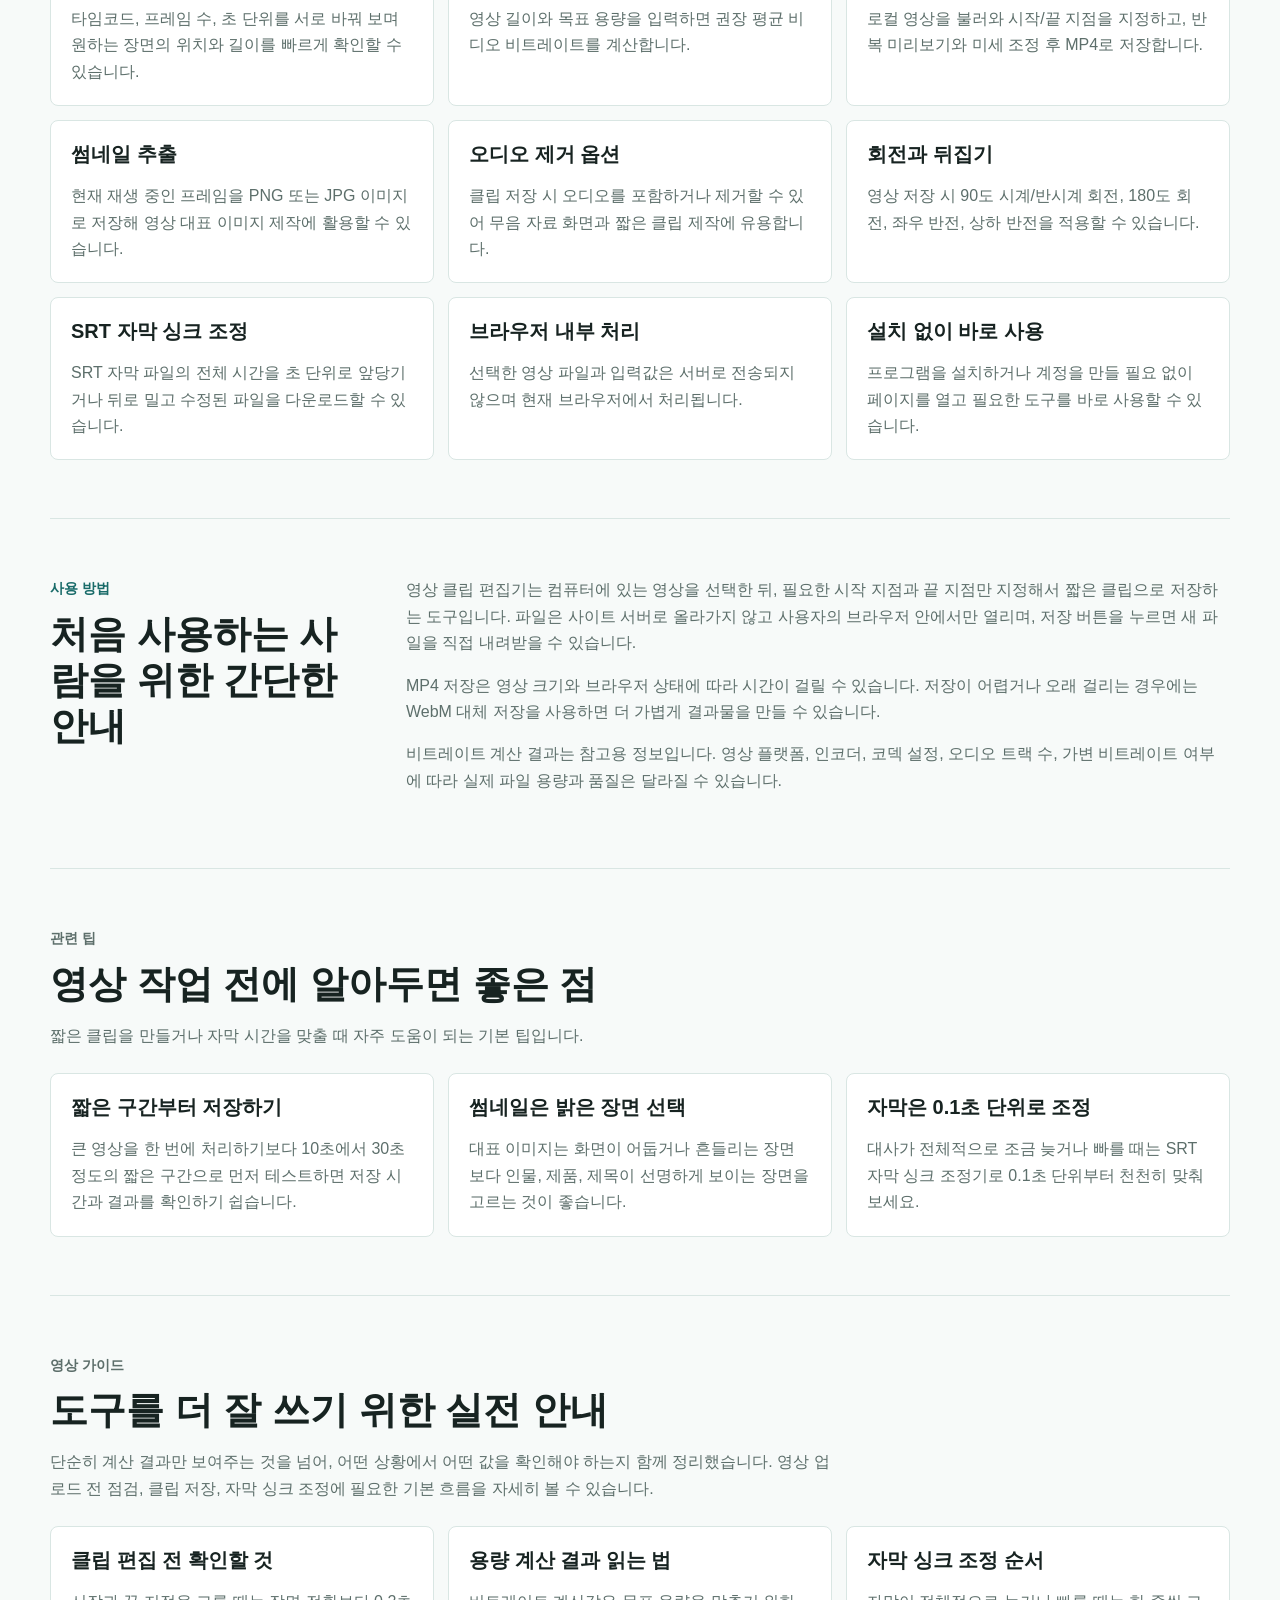
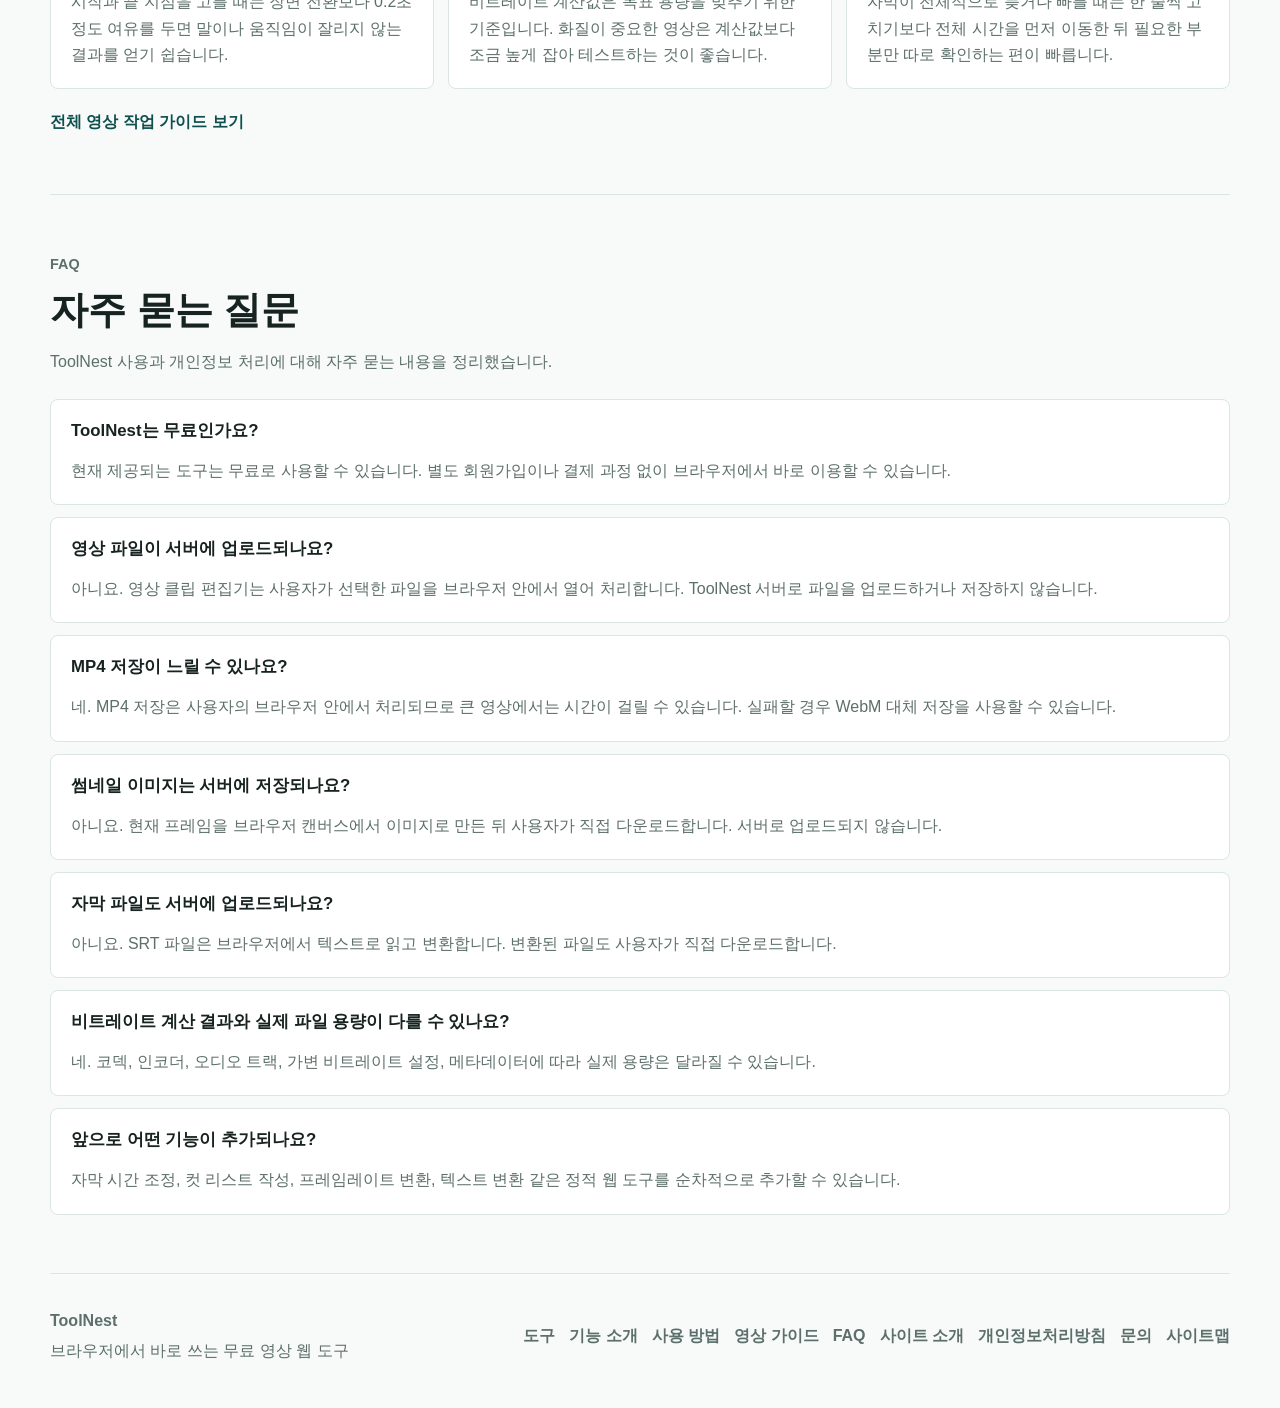
==== commit 9119c004: "Improve AdSense content quality" ====
--- a/index.html
+++ b/index.html
@@ -9,6 +9,7 @@
     <meta name="author" content="ToolNest">
     <meta name="robots" content="index, follow">
     <meta name="googlebot" content="index, follow, max-snippet:-1, max-image-preview:large, max-video-preview:-1">
+    <meta name="google-adsense-account" content="ca-pub-8649619832836598">
     <meta name="format-detection" content="telephone=no">
     <meta name="theme-color" content="#196b69">
     <meta property="og:type" content="website">
@@ -27,8 +28,9 @@
     <link rel="canonical" href="https://toolnest.pages.dev/">
     <link rel="icon" href="assets/img/favicon.svg" type="image/svg+xml">
     <link rel="manifest" href="site.webmanifest">
-    <script src="assets/js/theme-init.js"></script>
-    <link rel="stylesheet" href="assets/css/styles.css">
+    <script src="assets/js/theme-init.js?v=2"></script>
+    <script async src="https://pagead2.googlesyndication.com/pagead/js/adsbygoogle.js?client=ca-pub-8649619832836598" crossorigin="anonymous"></script>
+    <link rel="stylesheet" href="assets/css/styles.css?v=2">
     <script type="application/ld+json">
       {
         "@context": "https://schema.org",
@@ -111,6 +113,7 @@
           <a href="#tools">도구</a>
           <a href="#features">기능 소개</a>
           <a href="#guide">사용 방법</a>
+          <a href="guides.html">영상 가이드</a>
           <a href="#faq">FAQ</a>
           <a href="about.html">사이트 소개</a>
           <a href="privacy.html">개인정보처리방침</a>
@@ -487,6 +490,32 @@
         </div>
       </section>
 
+      <section id="resources" class="section" aria-labelledby="resources-title">
+        <div class="section-head">
+          <p class="eyebrow">영상 가이드</p>
+          <h2 id="resources-title">도구를 더 잘 쓰기 위한 실전 안내</h2>
+          <p>
+            단순히 계산 결과만 보여주는 것을 넘어, 어떤 상황에서 어떤 값을 확인해야 하는지 함께 정리했습니다.
+            영상 업로드 전 점검, 클립 저장, 자막 싱크 조정에 필요한 기본 흐름을 자세히 볼 수 있습니다.
+          </p>
+        </div>
+        <div class="info-grid">
+          <article class="info-card">
+            <h3>클립 편집 전 확인할 것</h3>
+            <p>시작과 끝 지점을 고를 때는 장면 전환보다 0.2초 정도 여유를 두면 말이나 움직임이 잘리지 않는 결과를 얻기 쉽습니다.</p>
+          </article>
+          <article class="info-card">
+            <h3>용량 계산 결과 읽는 법</h3>
+            <p>비트레이트 계산값은 목표 용량을 맞추기 위한 기준입니다. 화질이 중요한 영상은 계산값보다 조금 높게 잡아 테스트하는 것이 좋습니다.</p>
+          </article>
+          <article class="info-card">
+            <h3>자막 싱크 조정 순서</h3>
+            <p>자막이 전체적으로 늦거나 빠를 때는 한 줄씩 고치기보다 전체 시간을 먼저 이동한 뒤 필요한 부분만 따로 확인하는 편이 빠릅니다.</p>
+          </article>
+        </div>
+        <p class="section-link"><a href="guides.html">전체 영상 작업 가이드 보기</a></p>
+      </section>
+
       <section id="faq" class="section" aria-labelledby="faq-title">
         <div class="section-head">
           <p class="eyebrow">FAQ</p>
@@ -512,6 +541,7 @@
         <a href="#tools">도구</a>
         <a href="#features">기능 소개</a>
         <a href="#guide">사용 방법</a>
+        <a href="guides.html">영상 가이드</a>
         <a href="#faq">FAQ</a>
         <a href="about.html">사이트 소개</a>
         <a href="privacy.html">개인정보처리방침</a>
@@ -527,6 +557,6 @@
     <script src="assets/vendor/ffmpeg/ffmpeg-util.js"></script>
     <script src="assets/js/tools/editor.js"></script>
     <script src="assets/js/tools/subtitle.js"></script>
-    <script src="assets/js/app.js"></script>
+    <script src="assets/js/app.js?v=2"></script>
   </body>
 </html>
--- a/assets/css/styles.css
+++ b/assets/css/styles.css
@@ -679,6 +679,64 @@
   color: var(--muted);
 }
 
+.section-link {
+  margin: 20px 0 0;
+  font-weight: 900;
+  color: var(--primary-dark);
+}
+
+.article-list {
+  display: grid;
+  gap: 28px;
+}
+
+.guide-article {
+  padding: 28px;
+  border: 1px solid var(--line);
+  border-radius: var(--radius);
+  background: var(--surface);
+  overflow-x: auto;
+}
+
+.guide-article h2 {
+  margin-bottom: 14px;
+}
+
+.guide-article h3 {
+  margin-top: 24px;
+}
+
+.guide-article p,
+.guide-article li {
+  color: var(--muted);
+}
+
+.guide-article table {
+  width: 100%;
+  margin-top: 14px;
+  border-collapse: collapse;
+  overflow: hidden;
+  border: 1px solid var(--line);
+  border-radius: var(--radius);
+}
+
+.guide-article th,
+.guide-article td {
+  padding: 12px;
+  border-bottom: 1px solid var(--line);
+  text-align: left;
+  vertical-align: top;
+}
+
+.guide-article th {
+  background: var(--surface-strong);
+  color: var(--text);
+}
+
+.guide-article tr:last-child td {
+  border-bottom: 0;
+}
+
 .split-section {
   display: grid;
   grid-template-columns: 320px minmax(0, 1fr);
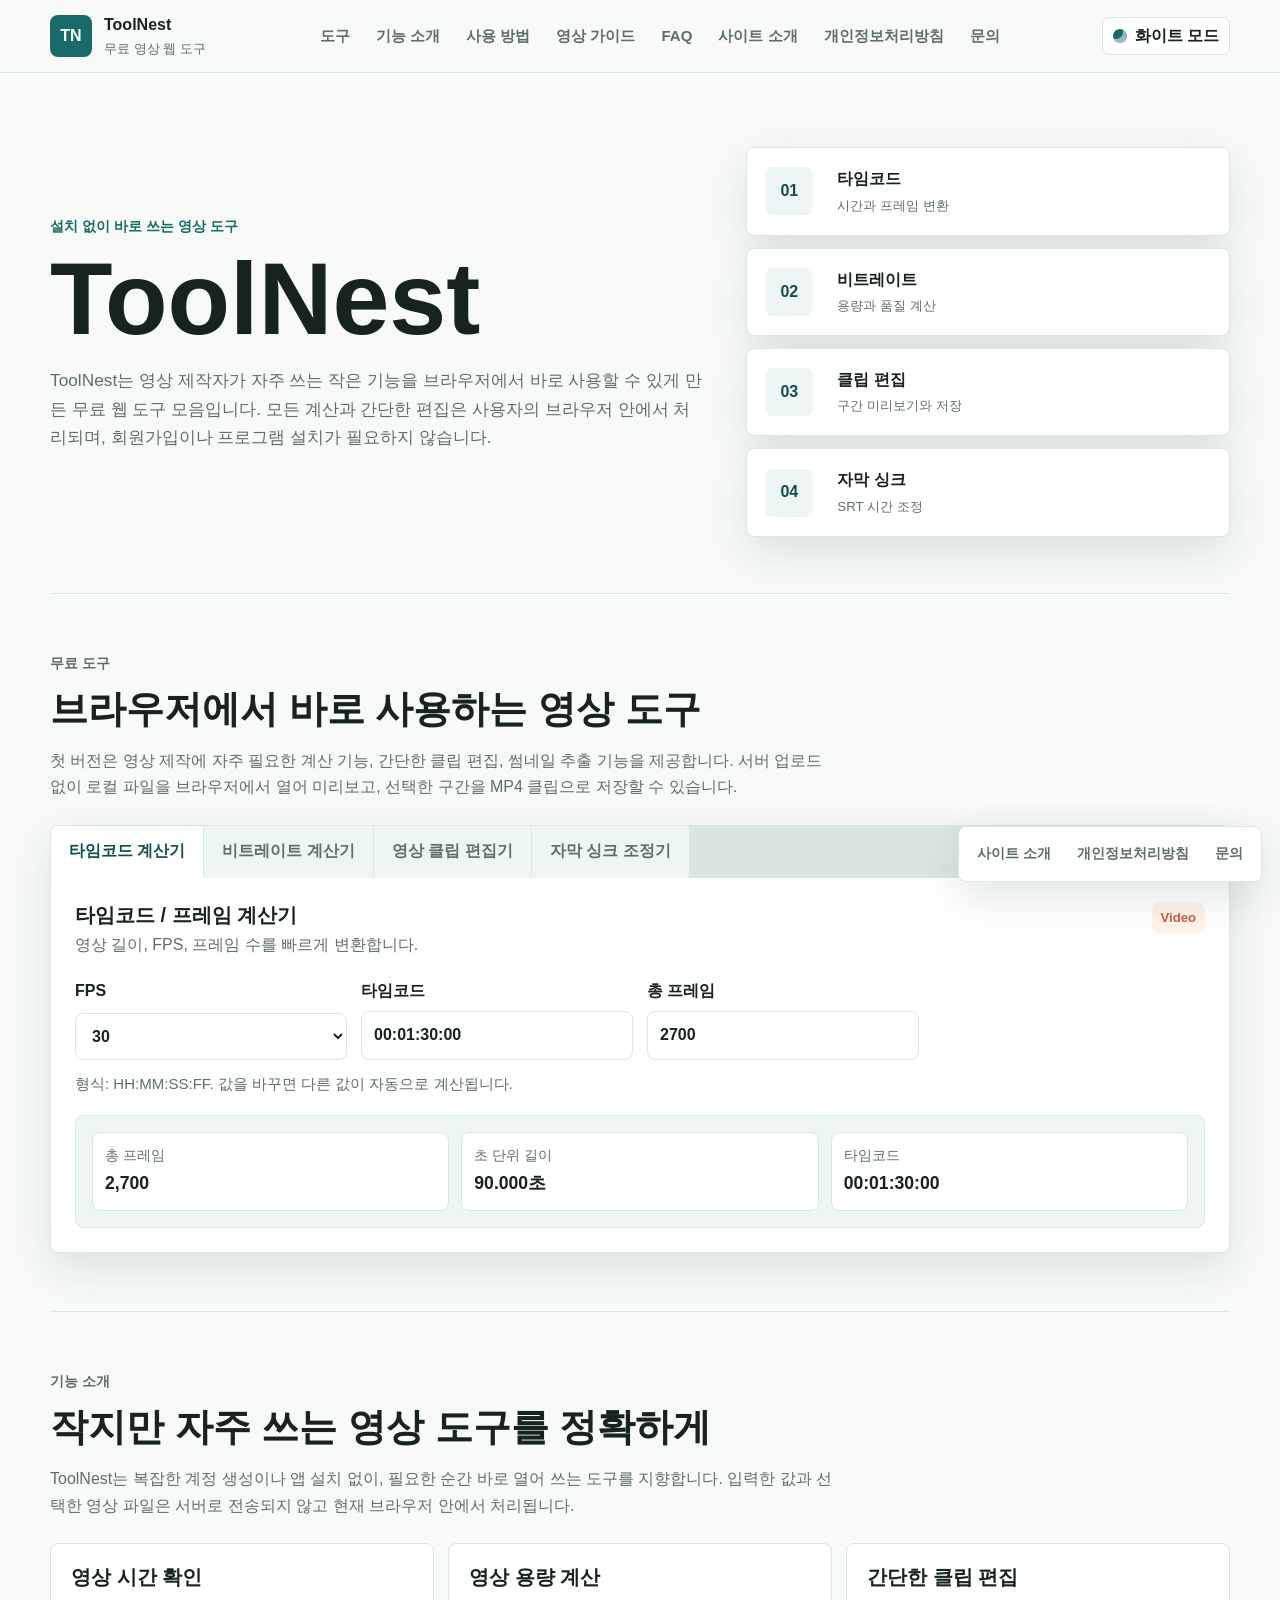
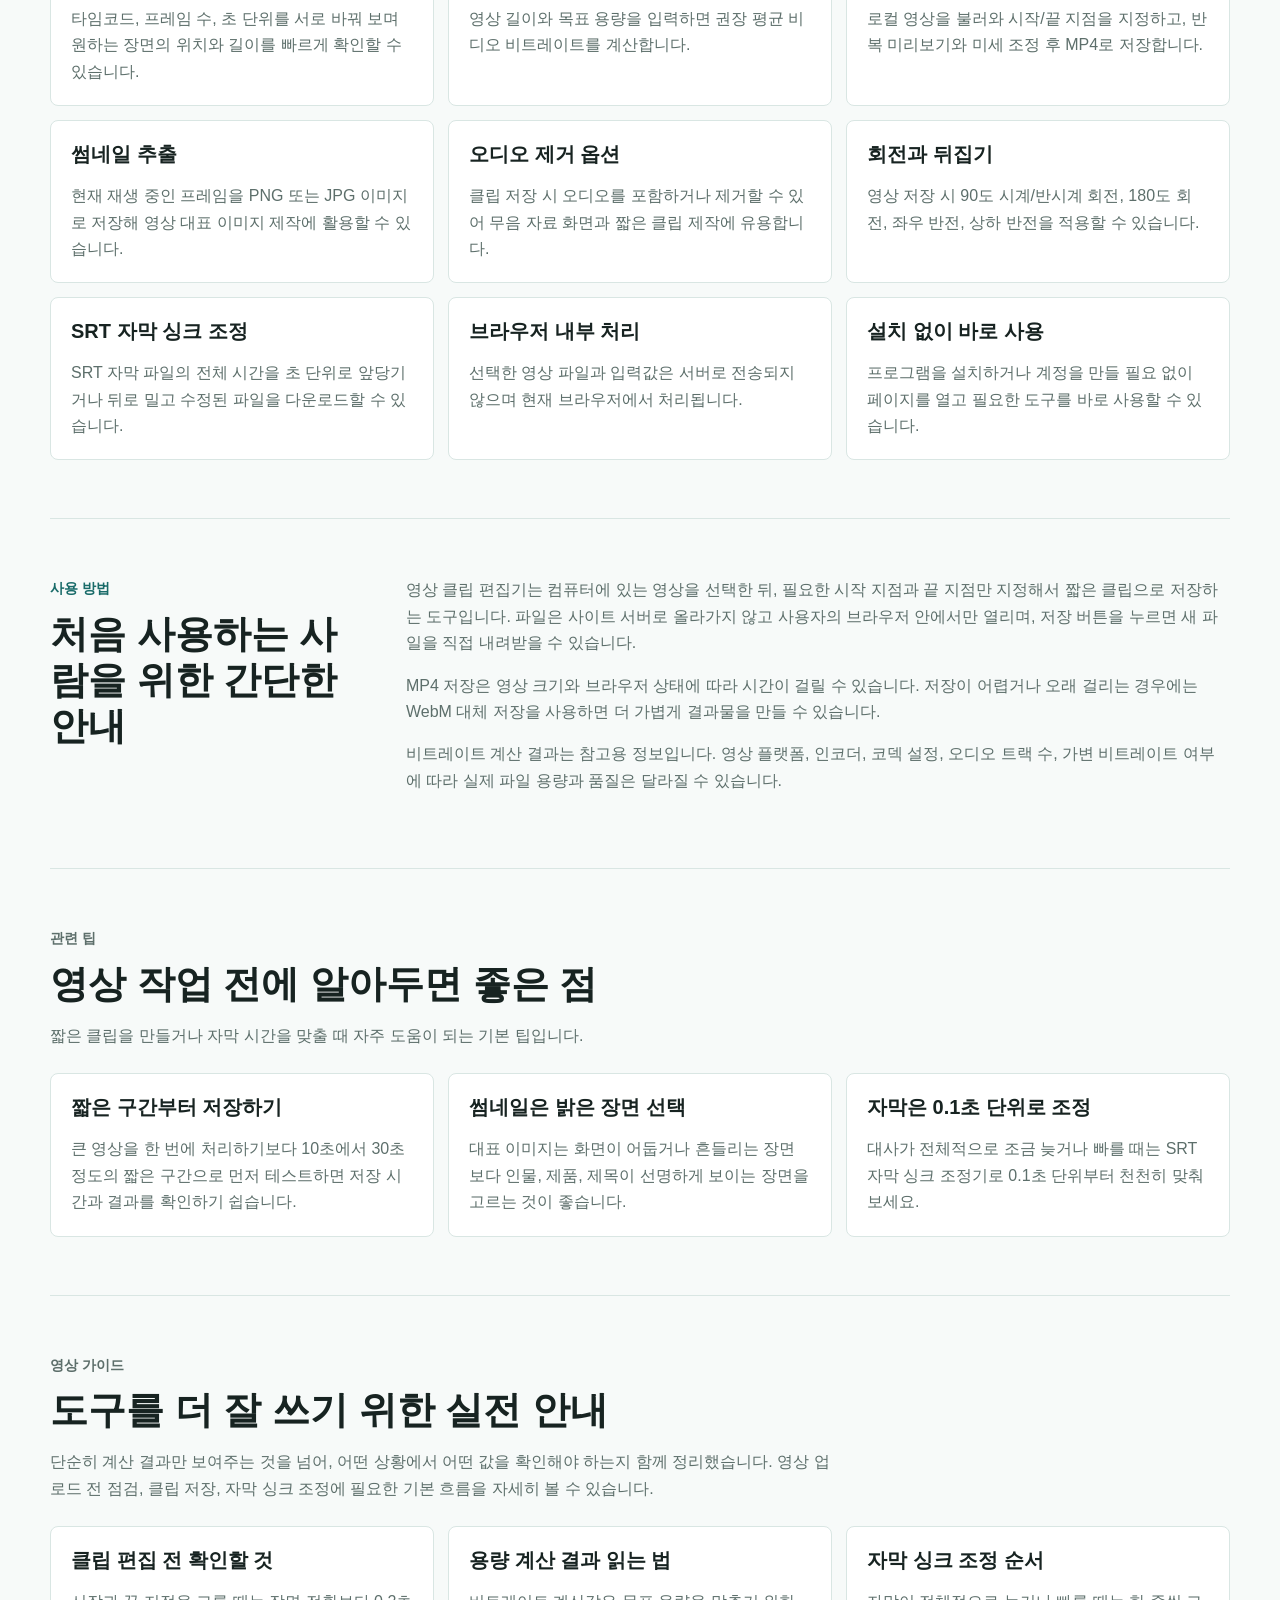
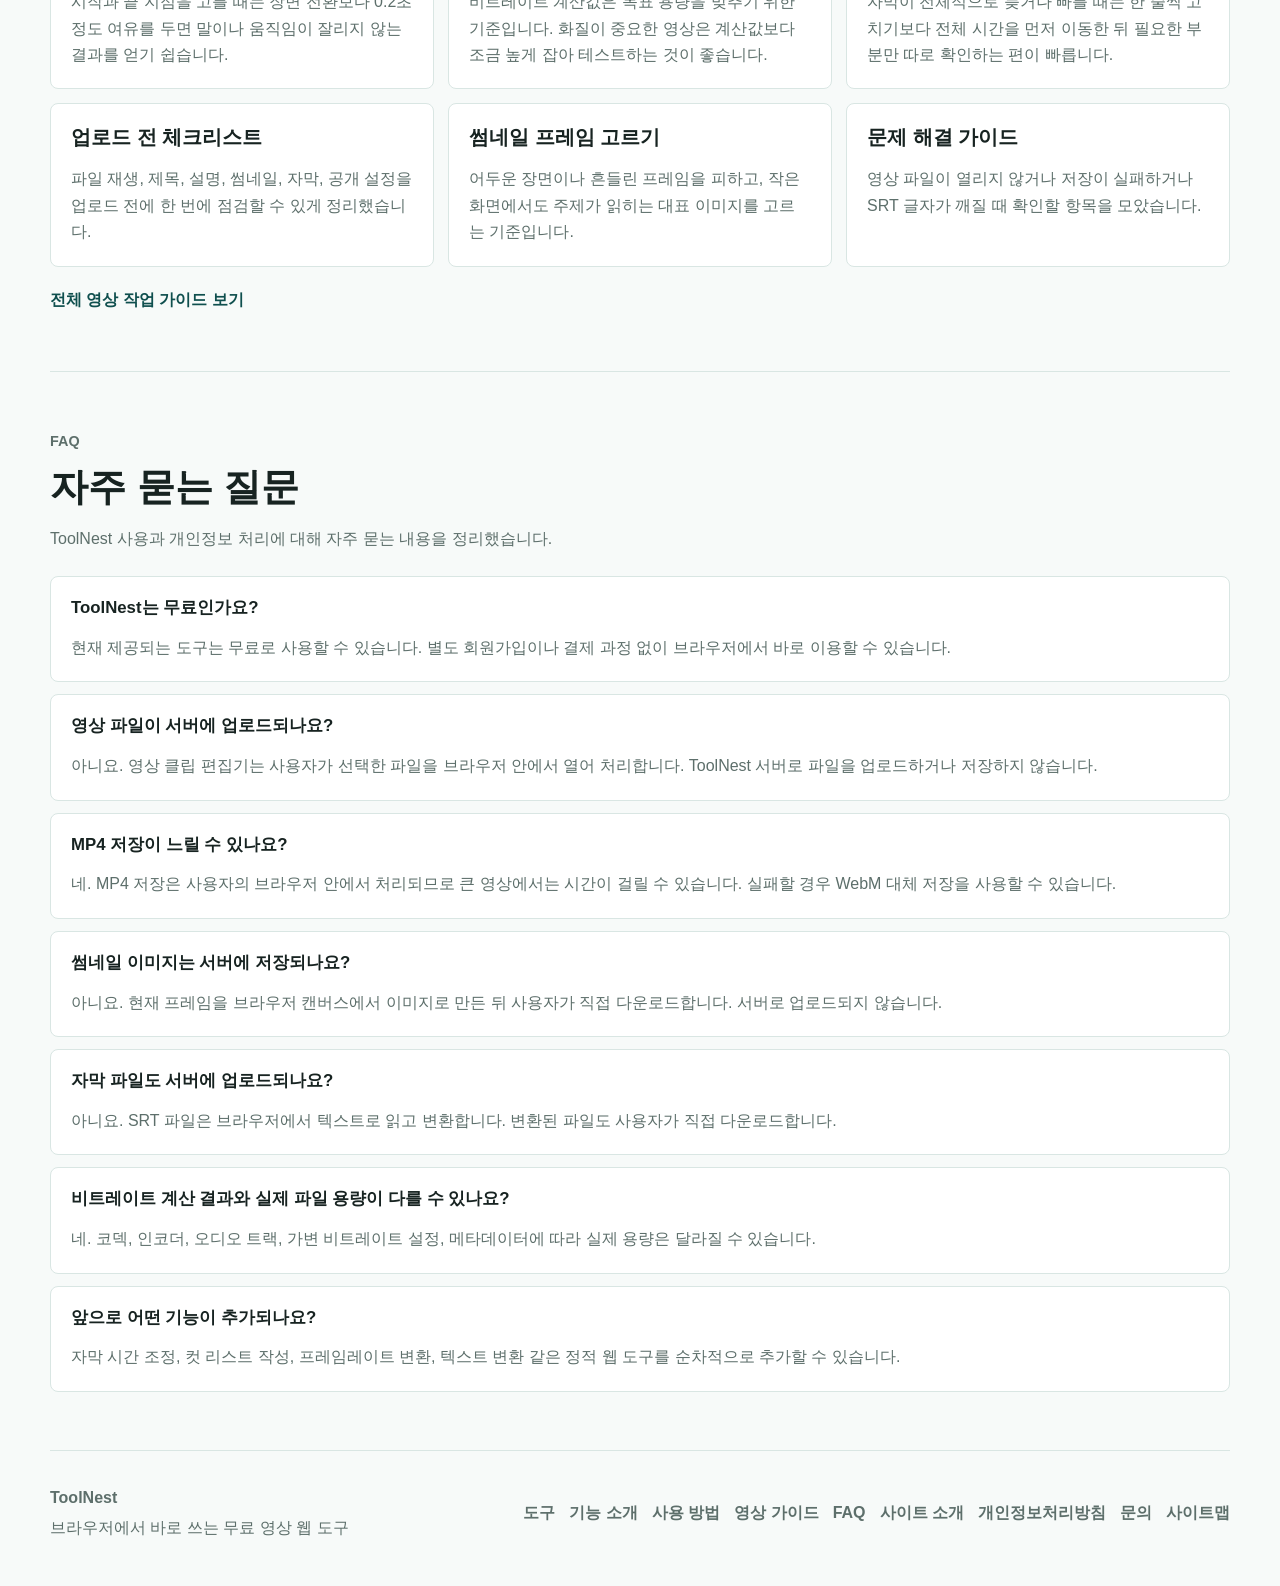
==== commit 4e0efd9a: "Expand video guide content for AdSense review" ====
--- a/index.html
+++ b/index.html
@@ -16,16 +16,16 @@
     <meta property="og:site_name" content="ToolNest">
     <meta property="og:title" content="ToolNest - 무료 영상 웹 도구">
     <meta property="og:description" content="타임코드 계산, 비트레이트 계산, 영상 클립 편집, SRT 자막 싱크 조정을 브라우저에서 바로 사용하세요.">
-    <meta property="og:url" content="https://toolnest.pages.dev/">
-    <meta property="og:image" content="https://toolnest.pages.dev/assets/img/toolnest-og.svg">
+    <meta property="og:url" content="https://product-builder-ify.pages.dev/">
+    <meta property="og:image" content="https://product-builder-ify.pages.dev/assets/img/toolnest-og.svg">
     <meta property="og:image:alt" content="ToolNest 무료 영상 웹 도구 미리보기 이미지">
     <meta property="og:locale" content="ko_KR">
     <meta name="twitter:card" content="summary_large_image">
     <meta name="twitter:title" content="ToolNest - 무료 영상 웹 도구">
     <meta name="twitter:description" content="설치 없이 바로 쓰는 타임코드 계산기, 비트레이트 계산기, 영상 클립 편집기, 자막 싱크 조정기.">
-    <meta name="twitter:image" content="https://toolnest.pages.dev/assets/img/toolnest-og.svg">
+    <meta name="twitter:image" content="https://product-builder-ify.pages.dev/assets/img/toolnest-og.svg">
     <meta name="twitter:image:alt" content="ToolNest 무료 영상 웹 도구 미리보기 이미지">
-    <link rel="canonical" href="https://toolnest.pages.dev/">
+    <link rel="canonical" href="https://product-builder-ify.pages.dev/">
     <link rel="icon" href="assets/img/favicon.svg" type="image/svg+xml">
     <link rel="manifest" href="site.webmanifest">
     <script src="assets/js/theme-init.js?v=2"></script>
@@ -37,16 +37,16 @@
         "@graph": [
           {
             "@type": "WebSite",
-            "@id": "https://toolnest.pages.dev/#website",
-            "url": "https://toolnest.pages.dev/",
+            "@id": "https://product-builder-ify.pages.dev/#website",
+            "url": "https://product-builder-ify.pages.dev/",
             "name": "ToolNest",
             "inLanguage": "ko-KR",
             "description": "브라우저에서 바로 쓰는 무료 영상 웹 도구 모음"
           },
           {
             "@type": "WebApplication",
-            "@id": "https://toolnest.pages.dev/#app",
-            "url": "https://toolnest.pages.dev/",
+            "@id": "https://product-builder-ify.pages.dev/#app",
+            "url": "https://product-builder-ify.pages.dev/",
             "name": "ToolNest",
             "applicationCategory": "MultimediaApplication",
             "operatingSystem": "Any",
@@ -67,7 +67,7 @@
           },
           {
             "@type": "FAQPage",
-            "@id": "https://toolnest.pages.dev/#faq-schema",
+            "@id": "https://product-builder-ify.pages.dev/#faq-schema",
             "mainEntity": [
               {
                 "@type": "Question",
@@ -501,16 +501,28 @@
         </div>
         <div class="info-grid">
           <article class="info-card">
-            <h3>클립 편집 전 확인할 것</h3>
+            <h3><a href="clip-editing-guide.html">클립 편집 전 확인할 것</a></h3>
             <p>시작과 끝 지점을 고를 때는 장면 전환보다 0.2초 정도 여유를 두면 말이나 움직임이 잘리지 않는 결과를 얻기 쉽습니다.</p>
           </article>
           <article class="info-card">
-            <h3>용량 계산 결과 읽는 법</h3>
+            <h3><a href="bitrate-guide.html">용량 계산 결과 읽는 법</a></h3>
             <p>비트레이트 계산값은 목표 용량을 맞추기 위한 기준입니다. 화질이 중요한 영상은 계산값보다 조금 높게 잡아 테스트하는 것이 좋습니다.</p>
           </article>
           <article class="info-card">
-            <h3>자막 싱크 조정 순서</h3>
+            <h3><a href="subtitle-sync-guide.html">자막 싱크 조정 순서</a></h3>
             <p>자막이 전체적으로 늦거나 빠를 때는 한 줄씩 고치기보다 전체 시간을 먼저 이동한 뒤 필요한 부분만 따로 확인하는 편이 빠릅니다.</p>
+          </article>
+          <article class="info-card">
+            <h3><a href="youtube-upload-checklist.html">업로드 전 체크리스트</a></h3>
+            <p>파일 재생, 제목, 설명, 썸네일, 자막, 공개 설정을 업로드 전에 한 번에 점검할 수 있게 정리했습니다.</p>
+          </article>
+          <article class="info-card">
+            <h3><a href="thumbnail-guide.html">썸네일 프레임 고르기</a></h3>
+            <p>어두운 장면이나 흔들린 프레임을 피하고, 작은 화면에서도 주제가 읽히는 대표 이미지를 고르는 기준입니다.</p>
+          </article>
+          <article class="info-card">
+            <h3><a href="troubleshooting.html">문제 해결 가이드</a></h3>
+            <p>영상 파일이 열리지 않거나 저장이 실패하거나 SRT 글자가 깨질 때 확인할 항목을 모았습니다.</p>
           </article>
         </div>
         <p class="section-link"><a href="guides.html">전체 영상 작업 가이드 보기</a></p>
--- a/assets/css/styles.css
+++ b/assets/css/styles.css
@@ -737,6 +737,61 @@
   border-bottom: 0;
 }
 
+.guide-article pre {
+  overflow-x: auto;
+  padding: 16px;
+  border: 1px solid var(--line);
+  border-radius: var(--radius);
+  background: var(--surface-strong);
+  color: var(--text);
+  line-height: 1.7;
+}
+
+.info-card a,
+.guide-article h3 a {
+  color: inherit;
+  text-decoration-color: var(--primary);
+  text-underline-offset: 4px;
+}
+
+.check-list {
+  list-style: none;
+  padding-left: 0;
+}
+
+.check-list li {
+  position: relative;
+  padding-left: 28px;
+}
+
+.check-list li::before {
+  content: "";
+  position: absolute;
+  left: 0;
+  top: 0.58em;
+  width: 12px;
+  height: 12px;
+  border: 2px solid var(--primary);
+  border-radius: 3px;
+  background: var(--surface);
+}
+
+.glossary-list dl {
+  display: grid;
+  gap: 12px;
+  margin: 12px 0 0;
+}
+
+.glossary-list dt {
+  font-weight: 800;
+  color: var(--text);
+}
+
+.glossary-list dd {
+  margin: -8px 0 0;
+  color: var(--muted);
+}
+
 .split-section {
   display: grid;
   grid-template-columns: 320px minmax(0, 1fr);
